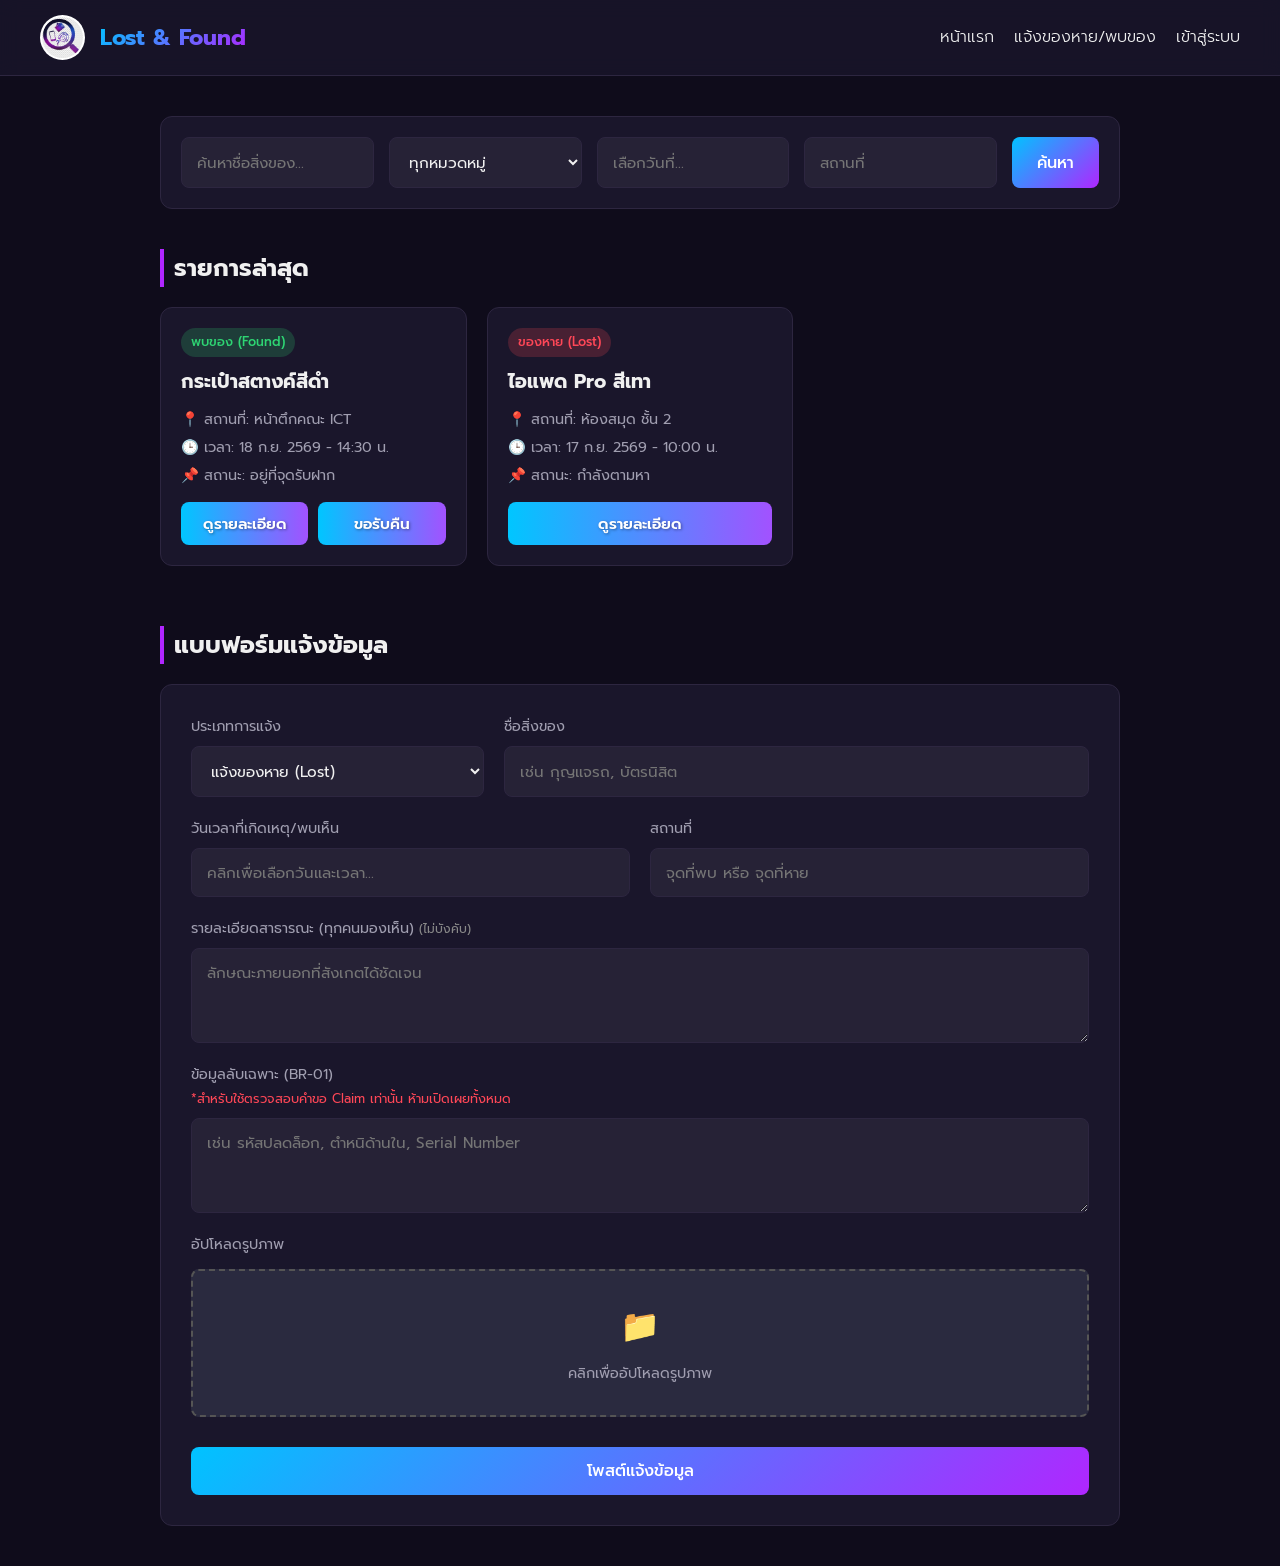
==== index.html @ a6bf1caa "Updeat" ====
<!DOCTYPE html>
<html lang="th">
<head>
    <meta charset="UTF-8">
    <meta name="viewport" content="width=device-width, initial-scale=1.0">
    <title>ระบบบริหารจัดการและแจ้งของหาย-ของที่พบ</title>
    <link href="https://fonts.googleapis.com/css2?family=Prompt:wght@300;400;500;600&display=swap" rel="stylesheet">
    <link rel="stylesheet" href="css/style.css">
    <script src="https://cdn.jsdelivr.net/npm/@supabase/supabase-js@2" defer></script>
    <script src="js/index.js" defer></script>
    
    <!-- เพิ่มไลบรารี Flatpickr สำหรับปฏิทิน -->
    <link rel="stylesheet" href="https://cdn.jsdelivr.net/npm/flatpickr/dist/flatpickr.min.css">
    <link rel="stylesheet" type="text/css" href="https://npmcdn.com/flatpickr/dist/themes/dark.css">
    <script src="https://cdn.jsdelivr.net/npm/flatpickr"></script>
    <script src="https://npmcdn.com/flatpickr/dist/l10n/th.js"></script>

    <style>
        /* CSS สำหรับ Modal แสดงรายละเอียด */
        .modal {
            display: none; 
            position: fixed; 
            z-index: 1000; 
            left: 0; 
            top: 0;
            width: 100%; 
            height: 100%; 
            background-color: rgba(0,0,0,0.7); 
            backdrop-filter: blur(4px);
        }
        .modal-content {
            background-color: #1e1e2f;
            color: #fff;
            margin: 5% auto; 
            padding: 25px;
            border-radius: 12px; 
            width: 90%; 
            max-width: 500px;
            box-shadow: 0 4px 20px rgba(0,0,0,0.5);
            position: relative;
        }
        .close-btn {
            color: #aaa; 
            position: absolute;
            top: 15px;
            right: 20px;
            font-size: 28px; 
            font-weight: bold; 
            cursor: pointer;
            transition: 0.3s;
        }
        .close-btn:hover { color: #fff; }
        .modal-image {
            width: 100%;
            max-height: 250px;
            object-fit: cover;
            border-radius: 8px;
            margin-bottom: 15px;
            display: none;
        }
        .modal-details p { margin: 8px 0; font-size: 0.95rem; color: #ddd; }
        .modal-details strong { color: #fff; }

        /* CSS สำหรับปุ่ม "ดูรายละเอียด" และ "ขอรับคืน" */
        .card-actions {
            display: flex;
            gap: 10px;
            margin-top: 15px;
        }
        .btn-details, .btn-claim {
            flex: 1;
            padding: 10px 12px;
            border-radius: 8px;
            font-family: inherit;
            font-size: 0.95rem;
            font-weight: 600;
            cursor: pointer;
            text-align: center;
            transition: all 0.3s ease;
            border: none;
            color: #ffffff; 
            text-shadow: 1px 1px 3px rgba(0, 0, 0, 0.4); 
        }
        .btn-details, .btn-claim {
            background: linear-gradient(90deg, #00c6ff 0%, #a252ff 100%);
        }
        .btn-details:hover, .btn-claim:hover {
            opacity: 0.85;
            transform: translateY(-2px);
        }

        /* ช่อง Input ปฏิทิน */
        input.flatpickr-input {
            background-color: #2a2a3f !important;
            color: #fff !important;
            cursor: pointer;
        }

        /* CSS สำหรับกล่องอัปโหลดรูปภาพ */
        .custom-file-upload {
            display: flex;
            flex-direction: column;
            align-items: center;
            justify-content: center;
            padding: 30px 20px;
            background-color: #2a2a3f;
            border: 2px dashed #555;
            border-radius: 8px;
            cursor: pointer;
            transition: all 0.3s ease;
            color: #aaa;
            text-align: center;
            margin-top: 5px;
        }
        .custom-file-upload:hover {
            border-color: #00c6ff;
            color: #fff;
            background-color: rgba(0, 198, 255, 0.05);
        }
        .upload-icon {
            font-size: 2rem;
            margin-bottom: 10px;
        }
        .file-name-text {
            font-size: 0.9rem;
        }
        .file-name-active {
            color: #00c3ff;
            font-weight: 500;
        }
    </style>
</head>
<body>
    <nav>
        <div class="logo-container">
            <img src="images/logo.jpg" alt="Logo">
            <h2>Lost & Found</h2>
        </div>
        <div class="nav-links" style="display: flex; align-items: center;">
            <a href="index.html">หน้าแรก</a>
            <a href="#report-section" id="nav-report">แจ้งของหาย/พบของ</a>
            
        <div class="nav-actions">
            <div id="nav-login">
                <a href="login.html" class="btn-primary">เข้าสู่ระบบ</a>
            </div>
            <div id="nav-profile" style="display: none; align-items: center; gap: 15px; margin-left: 30px;">
                <div style="text-align: right; line-height: 1.2;">
                    <span id="profile-name" style="font-weight: bold; font-size: 0.9rem; color: #fff;">ผู้ใช้งาน</span><br>
                    <span id="profile-email" style="font-size: 0.75rem; color: #aaa;">email@up.ac.th</span>
                </div>
                <button id="logout-btn" class="btn-outline" style="padding: 5px 15px; font-size: 0.8rem;">ออกจากระบบ</button>
            </div>
        </div>
        </div>
    </nav>

    <div class="container">
        <div class="search-section">
            <input type="text" placeholder="ค้นหาชื่อสิ่งของ...">
            <select>
                <option value="">ทุกหมวดหมู่</option>
                <option value="electronics">อุปกรณ์อิเล็กทรอนิกส์</option>
                <option value="documents">เอกสาร/บัตร</option>
            </select>
            <input type="text" id="search-date" placeholder="เลือกวันที่..." title="วันที่">
            <input type="text" placeholder="สถานที่">
            <button id="search-btn">ค้นหา</button>
        </div>

        <h2 class="section-title">รายการล่าสุด</h2>
        <div class="feed-grid" id="feed-grid">
            
            <div class="card">
                <span class="badge found">พบของ (Found)</span>
                <h3>กระเป๋าสตางค์สีดำ</h3>
                <p>📍 สถานที่: หน้าตึกคณะ ICT</p>
                <p>🕒 เวลา: 18 ก.ย. 2569 - 14:30 น.</p>
                <p>📌 สถานะ: อยู่ที่จุดรับฝาก</p>
                <div class="card-actions">
                    <button class="btn-details" onclick="openModal('กระเป๋าสตางค์สีดำ', 'พบของ (Found)', 'found', 'หน้าตึกคณะ ICT', '18 ก.ย. 2569 - 14:30 น.', 'อยู่ที่จุดรับฝาก', 'กระเป๋าสตางค์หนังสีดำพับครึ่ง ไม่มีรอยขาด', 'image_fdf824.png', true)">ดูรายละเอียด</button>
                    <button class="btn-claim" onclick="openModal('กระเป๋าสตางค์สีดำ', 'พบของ (Found)', 'found', 'หน้าตึกคณะ ICT', '18 ก.ย. 2569 - 14:30 น.', 'อยู่ที่จุดรับฝาก', 'กระเป๋าสตางค์หนังสีดำพับครึ่ง ไม่มีรอยขาด', 'image_fdf824.png', true)">ขอรับคืน</button>
                </div>
            </div>

            <div class="card">
                <span class="badge lost">ของหาย (Lost)</span>
                <h3>ไอแพด Pro สีเทา</h3>
                <p>📍 สถานที่: ห้องสมุด ชั้น 2</p>
                <p>🕒 เวลา: 17 ก.ย. 2569 - 10:00 น.</p>
                <p>📌 สถานะ: กำลังตามหา</p>
                <div class="card-actions">
                    <button class="btn-details" onclick="openModal('ไอแพด Pro สีเทา', 'ของหาย (Lost)', 'lost', 'ห้องสมุด ชั้น 2', '17 ก.ย. 2569 - 10:00 น.', 'กำลังตามหา', 'ไอแพดใส่เคสสีดำ มีรอยขีดข่วนที่มุมซ้ายบน', '', false)">ดูรายละเอียด</button>
                </div>
            </div>
        </div>

        <h2 class="section-title" id="report-section">แบบฟอร์มแจ้งข้อมูล</h2>
        <div class="form-section">
            <form id="report-form">
                <div class="form-row">
                    <div class="form-group flex-1">
                        <label>ประเภทการแจ้ง</label>
                        <select id="input-type" required>
                            <option value="lost">แจ้งของหาย (Lost)</option>
                            <option value="found">แจ้งของที่พบ (Found)</option>
                        </select>
                    </div>
                    <div class="form-group flex-2">
                        <label>ชื่อสิ่งของ</label>
                        <input type="text" id="input-name" placeholder="เช่น กุญแจรถ, บัตรนิสิต" required>
                    </div>
                </div>

                <div class="form-row">
                    <div class="form-group flex-1">
                        <label>วันเวลาที่เกิดเหตุ/พบเห็น</label>
                        <input type="text" id="input-time" placeholder="คลิกเพื่อเลือกวันและเวลา..." required>
                    </div>
                    <div class="form-group flex-1">
                        <label>สถานที่</label>
                        <input type="text" id="input-location" placeholder="จุดที่พบ หรือ จุดที่หาย" required>
                    </div>
                </div>

                <div class="form-group">
                    <!-- เพิ่มคำว่า (ไม่บังคับ) ตรงนี้ -->
                    <label>รายละเอียดสาธารณะ (ทุกคนมองเห็น) <span style="color: #888; font-size: 0.85em; font-weight: normal;">(ไม่บังคับ)</span></label>
                    <textarea id="input-desc" rows="3" placeholder="ลักษณะภายนอกที่สังเกตได้ชัดเจน"></textarea>
                </div>

                <div class="form-group">
                    <label>ข้อมูลลับเฉพาะ (BR-01)</label>
                    <div class="secret-warning">*สำหรับใช้ตรวจสอบคำขอ Claim เท่านั้น ห้ามเปิดเผยทั้งหมด</div>
                    <textarea rows="3" placeholder="เช่น รหัสปลดล็อก, ตำหนิด้านใน, Serial Number" required></textarea>
                </div>

                <div class="form-group">
                    <label>อัปโหลดรูปภาพ</label>
                    <input type="file" id="input-image" accept="image/*" style="display: none;">
                    
                    <label for="input-image" class="custom-file-upload">
                        <span class="upload-icon">📁</span>
                        <span id="file-name-display" class="file-name-text">คลิกเพื่ออัปโหลดรูปภาพ</span>
                    </label>
                </div>

                <button type="submit" class="full-width-btn-large">โพสต์แจ้งข้อมูล</button>
            </form>
        </div>
    </div>

    <!-- HTML สำหรับ Modal Popup -->
    <div id="itemModal" class="modal">
        <div class="modal-content">
            <span class="close-btn" onclick="closeModal()">&times;</span>
            <img id="modalImage" src="" alt="Item Image" class="modal-image">
            <h3 id="modalTitle" style="margin-top: 0;">ชื่อสิ่งของ</h3>
            <span id="modalBadge" class="badge">สถานะ</span>
            
            <div class="modal-details" style="margin-top: 15px;">
                <p><strong>📍 สถานที่:</strong> <span id="modalLocation"></span></p>
                <p><strong>🕒 เวลา:</strong> <span id="modalTime"></span></p>
                <p><strong>📌 สถานะ:</strong> <span id="modalStatus"></span></p>
                <p><strong>📝 รายละเอียด:</strong> <span id="modalDesc"></span></p>
            </div>
            
            <div id="modalClaimSection" style="display:none; margin-top:20px;">
                <hr style="border-color: #333; margin-bottom: 15px;">
                <p class="claim-hint" style="color: #ff9800; font-size: 0.9rem; margin-bottom: 10px;">ยื่นหลักฐานความเป็นเจ้าของ</p>
                <textarea id="claimInput" placeholder="ระบุตำหนิลับเฉพาะ หรือข้อมูลบัตรด้านใน..." rows="3" class="full-width-input" style="width: 100%; box-sizing: border-box; background: #2a2a3f; color: #fff; border: 1px solid #444; padding: 10px; border-radius: 5px;"></textarea>
                <button class="full-width-btn" onclick="submitClaim()" style="width: 100%; margin-top: 10px; padding: 10px; background: #00c3ff; border: none; border-radius: 5px; color: #000; font-weight: bold; cursor: pointer;">ยืนยันสิทธิ์</button>
            </div>
        </div>
    </div>

    <script>
        flatpickr("#input-time", {
            enableTime: true,
            dateFormat: "Y-m-d H:i",
            locale: "th", 
            time_24hr: true, 
            defaultDate: new Date()
        });

        flatpickr("#search-date", {
            dateFormat: "Y-m-d",
            locale: "th"
        });

        document.getElementById('input-image').addEventListener('change', function(e) {
            const fileNameDisplay = document.getElementById('file-name-display');
            if (this.files && this.files.length > 0) {
                fileNameDisplay.textContent = 'เลือกไฟล์: ' + this.files[0].name;
                fileNameDisplay.classList.add('file-name-active');
            } else {
                fileNameDisplay.textContent = 'คลิกเพื่ออัปโหลดรูปภาพ';
                fileNameDisplay.classList.remove('file-name-active');
            }
        });

        function openModal(title, type, typeClass, location, time, status, desc, imgSrc, isFound) {
            document.getElementById('modalTitle').innerText = title;
            const badge = document.getElementById('modalBadge');
            badge.innerText = type;
            badge.className = 'badge ' + typeClass;
            
            document.getElementById('modalLocation').innerText = location;
            document.getElementById('modalTime').innerText = time;
            document.getElementById('modalStatus').innerText = status;
            // จัดการกรณีที่ผู้ใช้ไม่ได้กรอกรายละเอียด
            document.getElementById('modalDesc').innerText = desc.trim() !== '' ? desc : 'ไม่มีรายละเอียดเพิ่มเติม';
            
            const imgElement = document.getElementById('modalImage');
            if(imgSrc && imgSrc.trim() !== '') {
                imgElement.src = imgSrc;
                imgElement.style.display = 'block';
            } else {
                imgElement.style.display = 'none';
            }

            document.getElementById('modalClaimSection').style.display = isFound ? 'block' : 'none';
            document.getElementById('itemModal').style.display = 'block';
        }

        function closeModal() {
            document.getElementById('itemModal').style.display = 'none';
            document.getElementById('claimInput').value = '';
        }

        window.onclick = function(event) {
            const modal = document.getElementById('itemModal');
            if (event.target == modal) {
                closeModal();
            }
        }

        function submitClaim() {
            const claimText = document.getElementById('claimInput').value;
            if(claimText.trim() === '') {
                alert('กรุณาระบุข้อมูลหรือตำหนิลับเฉพาะเพื่อยืนยันตัวตน');
                return;
            }
            alert('ส่งคำขอรับคืนเรียบร้อยแล้ว ระบบจะทำการตรวจสอบข้อมูลลับเฉพาะต่อไป');
            closeModal();
        }

        document.getElementById('report-form').addEventListener('submit', function(e) {
            e.preventDefault();

            const typeValue = document.getElementById('input-type').value;
            const name = document.getElementById('input-name').value;
            const timeRaw = document.getElementById('input-time').value;
            const location = document.getElementById('input-location').value;
            const desc = document.getElementById('input-desc').value.replace(/'/g, "\\'");
            
            const imageInput = document.getElementById('input-image');
            let imageUrl = '';
            if (imageInput.files && imageInput.files[0]) {
                imageUrl = URL.createObjectURL(imageInput.files[0]);
            }

            const isFound = (typeValue === 'found');
            const typeLabel = isFound ? 'พบของ (Found)' : 'ของหาย (Lost)';
            const statusLabel = isFound ? 'อยู่ที่จุดรับฝาก' : 'กำลังตามหา';
            
            const dateObj = new Date(timeRaw.replace(/-/g, '/')); 
            const timeFormatted = `${dateObj.getDate()} ก.ย. ${dateObj.getFullYear() + 543} - ${String(dateObj.getHours()).padStart(2, '0')}:${String(dateObj.getMinutes()).padStart(2, '0')} น.`;

            let actionButtonsHTML = '';
            if (isFound) {
                actionButtonsHTML = `
                    <div class="card-actions">
                        <button class="btn-details" onclick="openModal('${name}', '${typeLabel}', '${typeValue}', '${location}', '${timeFormatted}', '${statusLabel}', '${desc}', '${imageUrl}', true)">ดูรายละเอียด</button>
                        <button class="btn-claim" onclick="openModal('${name}', '${typeLabel}', '${typeValue}', '${location}', '${timeFormatted}', '${statusLabel}', '${desc}', '${imageUrl}', true)">ขอรับคืน</button>
                    </div>
                `;
            } else {
                actionButtonsHTML = `
                    <div class="card-actions">
                        <button class="btn-details" onclick="openModal('${name}', '${typeLabel}', '${typeValue}', '${location}', '${timeFormatted}', '${statusLabel}', '${desc}', '${imageUrl}', false)">ดูรายละเอียด</button>
                    </div>
                `;
            }

            const newCard = document.createElement('div');
            newCard.className = 'card';
            
            newCard.innerHTML = `
                <span class="badge ${typeValue}">${typeLabel}</span>
                <h3>${name}</h3>
                <p>📍 สถานที่: ${location}</p>
                <p>🕒 เวลา: ${timeFormatted}</p>
                <p>📌 สถานะ: ${statusLabel}</p>
                ${actionButtonsHTML}
            `;

            const feedGrid = document.getElementById('feed-grid');
            feedGrid.insertBefore(newCard, feedGrid.firstChild);

            this.reset();
            document.querySelector("#input-time")._flatpickr.setDate(new Date());
            
            const fileNameDisplay = document.getElementById('file-name-display');
            fileNameDisplay.textContent = 'คลิกเพื่ออัปโหลดรูปภาพ';
            fileNameDisplay.classList.remove('file-name-active');
            
            alert('โพสต์แจ้งข้อมูลสำเร็จ!');
            document.querySelector('.search-section').scrollIntoView({ behavior: 'smooth' });
        });
    </script>
</body>
</html>
---- css/style.css ----
:root {
    --bg-color: #0f0c1b;
    --card-bg: #1a162b;
    --text-main: #f0f0f0;
    --text-muted: #a09eb0;
    --primary-gradient: linear-gradient(135deg, #00c3ff 0%, #b026ff 100%);
    --border-color: #2d2640;
    --status-lost: #ff4757;
    --status-found: #2ed573;
}

* {
    box-sizing: border-box;
    font-family: 'Prompt', sans-serif;
}

body {
    margin: 0;
    padding: 0;
    background-color: var(--bg-color);
    color: var(--text-main);
    line-height: 1.6;
}

/* Navbar */
nav {
    display: flex;
    justify-content: space-between;
    align-items: center;
    padding: 15px 40px;
    background: rgba(26, 22, 43, 0.8);
    backdrop-filter: blur(10px);
    border-bottom: 1px solid var(--border-color);
    position: sticky;
    top: 0;
    z-index: 100;
}

.logo-container {
    display: flex;
    align-items: center;
    gap: 15px;
}

.logo-container img {
    width: 45px;
    height: 45px;
    border-radius: 50%;
    background: #fff;
    padding: 2px;
}

.logo-container h2 {
    margin: 0;
    font-size: 1.4rem;
    background: var(--primary-gradient);
    -webkit-background-clip: text;
    -webkit-text-fill-color: transparent;
}

.nav-links a {
    color: var(--text-main);
    text-decoration: none;
    margin-left: 20px;
    font-weight: 300;
    transition: color 0.3s;
}

.nav-links a:hover {
    color: #00c3ff;
}

.container {
    max-width: 1000px;
    margin: 0 auto;
    padding: 40px 20px;
}

/* ระบบค้นหาและตัวกรอง */
.search-section {
    background: var(--card-bg);
    padding: 20px;
    border-radius: 12px;
    border: 1px solid var(--border-color);
    margin-bottom: 40px;
    display: flex;
    gap: 15px;
    flex-wrap: wrap;
}

input, select, textarea {
    background: rgba(255, 255, 255, 0.05);
    border: 1px solid var(--border-color);
    color: var(--text-main);
    padding: 12px 15px;
    border-radius: 8px;
    outline: none;
    flex: 1;
    min-width: 150px;
    font-size: 0.95rem;
}

input:focus, select:focus, textarea:focus {
    border-color: #b026ff;
}

button {
    background: var(--primary-gradient);
    color: white;
    border: none;
    padding: 12px 25px;
    border-radius: 8px;
    cursor: pointer;
    font-weight: 500;
    font-size: 1rem;
    transition: opacity 0.3s, transform 0.2s;
}

button:hover {
    opacity: 0.9;
    transform: translateY(-2px);
}

/* หน้าฟีดแสดงรายการ */
.section-title {
    font-size: 1.5rem;
    margin-bottom: 20px;
    border-left: 4px solid #b026ff;
    padding-left: 10px;
}

.feed-grid {
    display: grid;
    grid-template-columns: repeat(auto-fill, minmax(300px, 1fr));
    gap: 20px;
    margin-bottom: 60px;
}

.card {
    background: var(--card-bg);
    border: 1px solid var(--border-color);
    border-radius: 12px;
    padding: 20px;
    transition: transform 0.3s;
}

.card:hover {
    transform: translateY(-5px);
    border-color: #00c3ff;
    box-shadow: 0 10px 20px rgba(0, 195, 255, 0.1);
}

.badge {
    display: inline-block;
    padding: 4px 10px;
    border-radius: 20px;
    font-size: 0.8rem;
    font-weight: 500;
    margin-bottom: 10px;
}

.badge.found { background: rgba(46, 213, 115, 0.2); color: var(--status-found); }
.badge.lost { background: rgba(255, 71, 87, 0.2); color: var(--status-lost); }

.card h3 { margin: 0 0 10px 0; font-size: 1.2rem; }
.card p { margin: 5px 0; color: var(--text-muted); font-size: 0.9rem; }

.action-link {
    display: inline-block;
    margin-top: 15px;
    color: #00c3ff;
    text-decoration: none;
    font-size: 0.9rem;
}

/* ฟอร์มแจ้งข้อมูล */
.form-section {
    background: var(--card-bg);
    border: 1px solid var(--border-color);
    border-radius: 12px;
    padding: 30px;
}

.form-row {
    display: flex;
    gap: 20px;
    flex-wrap: wrap;
}

.form-group {
    margin-bottom: 20px;
    display: flex;
    flex-direction: column;
    gap: 8px;
}

.flex-1 { flex: 1; }
.flex-2 { flex: 2; }

.form-group label { font-size: 0.9rem; color: var(--text-muted); }

.secret-warning {
    color: #ff4757;
    font-size: 0.8rem;
    margin-top: -5px;
}

.file-input {
    background: transparent;
    border: none;
    padding: 0;
}

.full-width-btn-large {
    width: 100%;
    margin-top: 10px;
}

/* ส่วนขอรับสิทธิ์ (Claim) */
#claim-area {
    display: none;
    margin-top: 20px;
    padding-top: 20px;
    border-top: 1px dashed var(--border-color);
}

.claim-hint {
    font-size: 0.85rem;
    color: #b026ff;
    margin: 0 0 10px 0;
}

.full-width-input {
    width: 100%;
}

.full-width-btn {
    width: 100%;
    margin-top: 10px;
    padding: 8px;
}

/* =========================================
   ส่วนเสริมสำหรับหน้า Login / Register
   ========================================= */
.auth-page {
    display: flex;
    align-items: center;
    justify-content: center;
    min-height: 100vh;
    /* ไล่สีพื้นหลังให้ดูมีมิติมากขึ้นสำหรับหน้า Login */
    background-image: radial-gradient(circle at top left, #1a162b, #0f0c1b);
}

.auth-wrapper {
    width: 100%;
    max-width: 450px;
    padding: 20px;
}

.auth-card {
    padding: 40px 30px;
    box-shadow: 0 15px 35px rgba(0, 0, 0, 0.4);
}

.auth-header {
    text-align: center;
    margin-bottom: 30px;
}

.auth-logo {
    width: 60px;
    height: 60px;
    border-radius: 50%;
    background: #fff;
    padding: 2px;
    margin-bottom: 10px;
}

.auth-header h2 {
    margin: 0 0 5px 0;
    font-size: 1.8rem;
    background: var(--primary-gradient);
    -webkit-background-clip: text;
    -webkit-text-fill-color: transparent;
}

.auth-header p {
    color: var(--text-muted);
    margin: 0;
    font-size: 0.9rem;
}

.auth-footer {
    text-align: center;
    margin-top: 20px;
    padding-top: 20px;
    border-top: 1px dashed var(--border-color);
}

.auth-footer p {
    margin: 0;
    font-size: 0.9rem;
    color: var(--text-muted);
}
/* =========================================
   Custom Alert Popup (แทนที่ alert เดิม)
   ========================================= */
.custom-alert-overlay {
    position: fixed;
    top: 0;
    left: 0;
    width: 100%;
    height: 100%;
    background: rgba(15, 12, 27, 0.85); /* สีพื้นหลังโปร่งแสง */
    backdrop-filter: blur(5px);
    display: flex;
    align-items: center;
    justify-content: center;
    z-index: 9999;
    animation: fadeIn 0.2s ease;
}

.custom-alert-box {
    background: var(--card-bg);
    border: 1px solid var(--border-color);
    border-radius: 15px;
    padding: 30px;
    text-align: center;
    max-width: 350px;
    width: 90%;
    box-shadow: 0 10px 30px rgba(0, 195, 255, 0.15); /* เงาสีฟ้าเรืองแสง */
    animation: slideUp 0.3s ease;
}

.custom-alert-icon {
    font-size: 3rem;
    margin-bottom: 10px;
}

.custom-alert-title {
    margin: 0 0 10px 0;
    font-size: 1.2rem;
    background: var(--primary-gradient);
    -webkit-background-clip: text;
    -webkit-text-fill-color: transparent;
}

.custom-alert-msg {
    color: var(--text-muted);
    font-size: 0.95rem;
    margin-bottom: 25px;
    line-height: 1.5;
}

.custom-alert-btn {
    background: var(--primary-gradient);
    color: white;
    border: none;
    padding: 10px 30px;
    border-radius: 8px;
    cursor: pointer;
    font-weight: 500;
    font-size: 1rem;
    width: 100%;
    transition: transform 0.2s, opacity 0.3s;
}

.custom-alert-btn:hover {
    opacity: 0.9;
    transform: translateY(-2px);
}

@keyframes fadeIn {
    from { opacity: 0; }
    to { opacity: 1; }
}

@keyframes slideUp {
    from { transform: translateY(20px); opacity: 0; }
    to { transform: translateY(0); opacity: 1; }
}
/* =========================================
   ส่วนเสริมสำหรับ Profile Menu
   ========================================= */
.profile-menu {
    position: relative;
    display: inline-block;
    cursor: pointer;
    margin-left: 20px;
}

.profile-icon {
    font-size: 1.2rem;
    background: rgba(255, 255, 255, 0.1);
    border-radius: 50%;
    width: 40px;
    height: 40px;
    display: flex;
    align-items: center;
    justify-content: center;
    border: 1px solid var(--border-color);
    transition: border-color 0.3s;
}

.profile-icon:hover {
    border-color: #00c3ff;
}

.profile-dropdown {
    display: none;
    position: absolute;
    right: 0;
    top: 130%;
    background: var(--card-bg);
    border: 1px solid var(--border-color);
    border-radius: 12px;
    padding: 15px;
    width: 220px;
    box-shadow: 0 10px 25px rgba(0, 0, 0, 0.5);
    z-index: 1000;
}

/* แสดง Dropdown เมื่อเอาเมาส์ชี้ */
.profile-menu:hover .profile-dropdown {
    display: block;
    animation: fadeIn 0.2s ease;
}

.profile-dropdown p {
    margin: 0 0 5px 0;
    word-break: break-all;
}

.profile-dropdown hr {
    border: none;
    border-top: 1px solid var(--border-color);
    margin: 10px 0;
}

.logout-btn {
    background: rgba(255, 71, 87, 0.1);
    color: var(--status-lost);
    border: 1px solid rgba(255, 71, 87, 0.3);
    width: 100%;
    padding: 8px;
    background-image: none;
}

.logout-btn:hover {
    background: var(--status-lost);
    color: white;
}
/* =========================================
   Custom Alert Popup
   ========================================= */
.custom-alert-overlay {
    position: fixed;
    top: 0;
    left: 0;
    width: 100%;
    height: 100%;
    background: rgba(15, 12, 27, 0.85);
    backdrop-filter: blur(5px);
    display: flex;
    align-items: center;
    justify-content: center;
    z-index: 9999;
}

.custom-alert-box {
    background: var(--card-bg);
    border: 1px solid var(--border-color);
    border-radius: 15px;
    padding: 30px;
    text-align: center;
    max-width: 350px;
    width: 90%;
    box-shadow: 0 10px 30px rgba(0, 195, 255, 0.15);
}

.custom-alert-icon {
    font-size: 3rem;
    margin-bottom: 10px;
}

.custom-alert-title {
    margin: 0 0 10px 0;
    font-size: 1.2rem;
    background: var(--primary-gradient);
    -webkit-background-clip: text;
    -webkit-text-fill-color: transparent;
}

.custom-alert-msg {
    color: var(--text-muted);
    font-size: 0.95rem;
    margin-bottom: 25px;
}

.custom-alert-btn {
    background: var(--primary-gradient);
    color: white;
    border: none;
    padding: 10px 30px;
    border-radius: 8px;
    cursor: pointer;
    width: 100%;
}
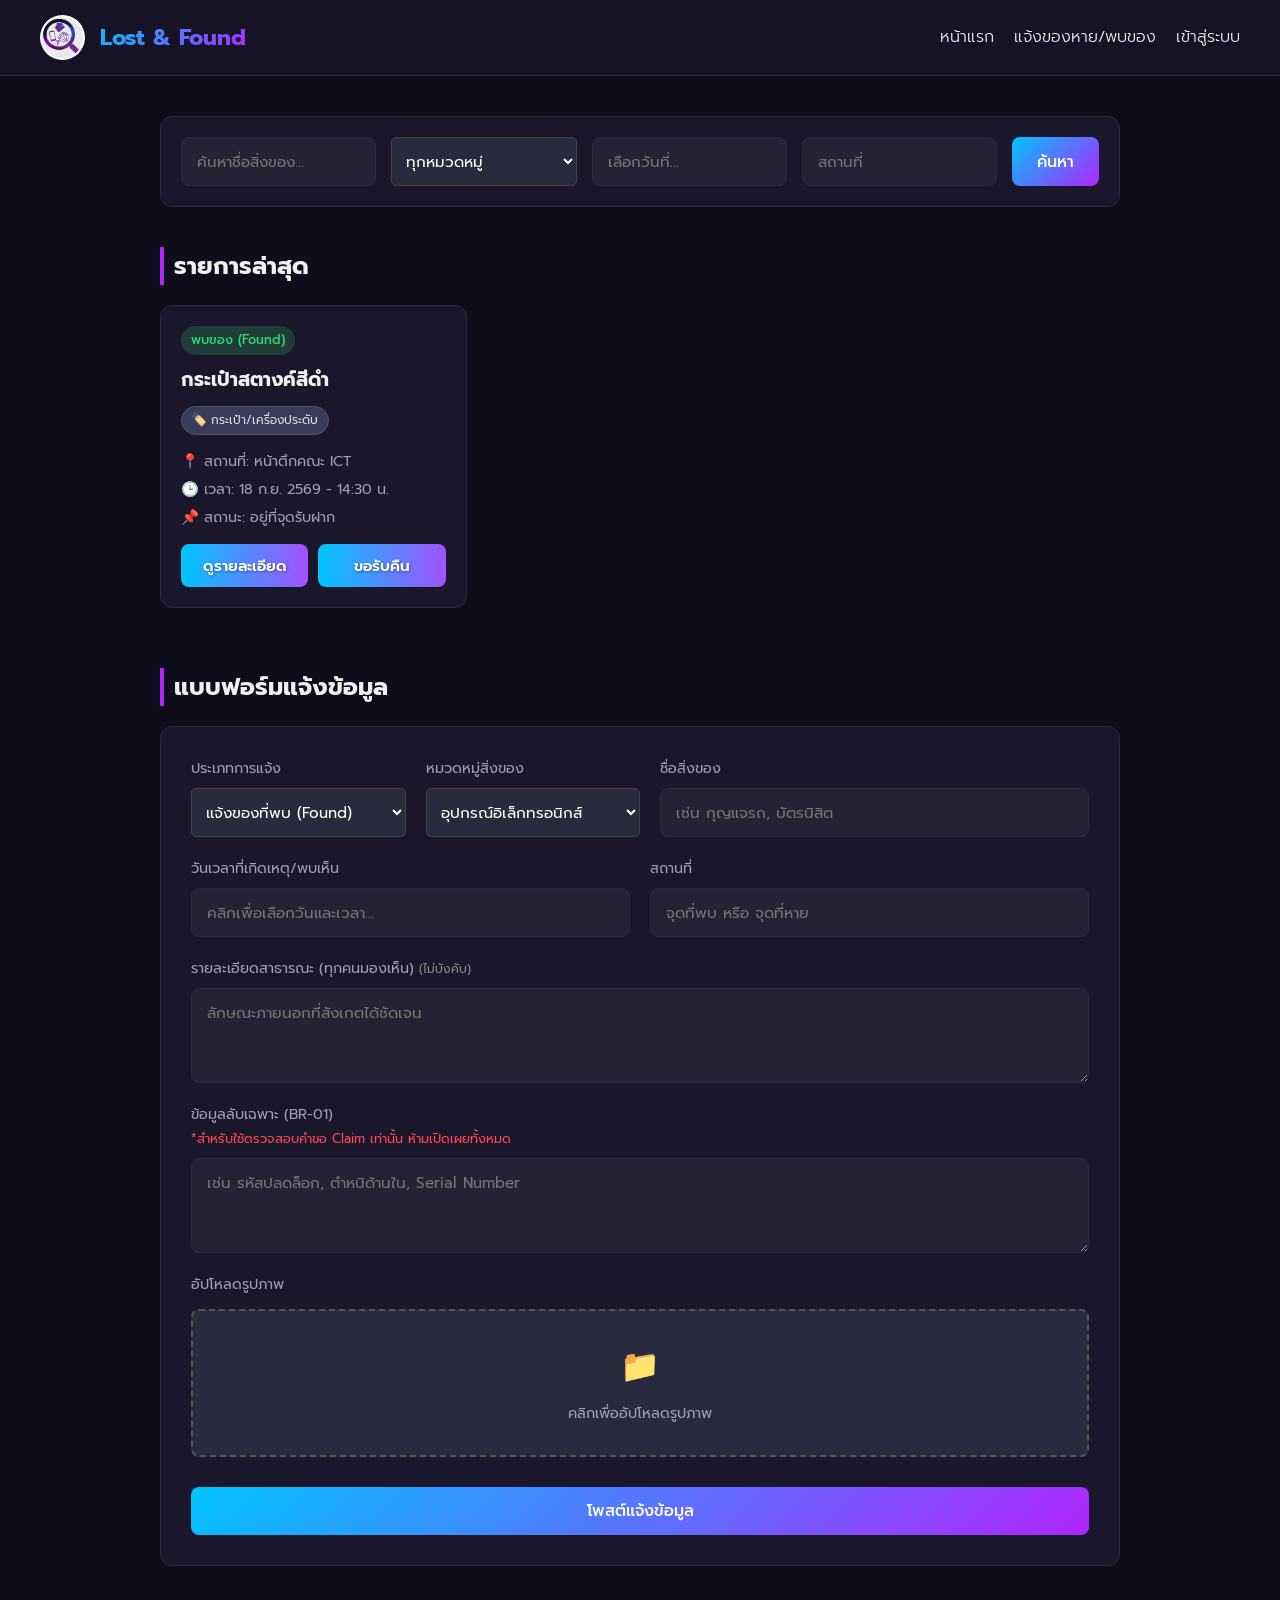
==== commit 1c495247: "Update" ====
--- a/index.html
+++ b/index.html
@@ -9,124 +9,58 @@
     <script src="https://cdn.jsdelivr.net/npm/@supabase/supabase-js@2" defer></script>
     <script src="js/index.js" defer></script>
     
-    <!-- เพิ่มไลบรารี Flatpickr สำหรับปฏิทิน -->
     <link rel="stylesheet" href="https://cdn.jsdelivr.net/npm/flatpickr/dist/flatpickr.min.css">
     <link rel="stylesheet" type="text/css" href="https://npmcdn.com/flatpickr/dist/themes/dark.css">
     <script src="https://cdn.jsdelivr.net/npm/flatpickr"></script>
     <script src="https://npmcdn.com/flatpickr/dist/l10n/th.js"></script>
 
     <style>
-        /* CSS สำหรับ Modal แสดงรายละเอียด */
-        .modal {
-            display: none; 
-            position: fixed; 
-            z-index: 1000; 
-            left: 0; 
-            top: 0;
-            width: 100%; 
-            height: 100%; 
-            background-color: rgba(0,0,0,0.7); 
-            backdrop-filter: blur(4px);
-        }
-        .modal-content {
-            background-color: #1e1e2f;
-            color: #fff;
-            margin: 5% auto; 
-            padding: 25px;
-            border-radius: 12px; 
-            width: 90%; 
-            max-width: 500px;
-            box-shadow: 0 4px 20px rgba(0,0,0,0.5);
-            position: relative;
-        }
-        .close-btn {
-            color: #aaa; 
-            position: absolute;
-            top: 15px;
-            right: 20px;
-            font-size: 28px; 
-            font-weight: bold; 
-            cursor: pointer;
-            transition: 0.3s;
-        }
+        /* CSS สำหรับ Modal แสดงรายละเอียด และ Modal ขอบคุณ */
+        .modal { display: none; position: fixed; z-index: 1000; left: 0; top: 0; width: 100%; height: 100%; background-color: rgba(0,0,0,0.7); backdrop-filter: blur(4px); }
+        .modal-content { background-color: #1e1e2f; color: #fff; margin: 5% auto; padding: 25px; border-radius: 12px; width: 90%; max-width: 500px; box-shadow: 0 4px 20px rgba(0,0,0,0.5); position: relative; }
+        .close-btn { color: #aaa; position: absolute; top: 15px; right: 20px; font-size: 28px; font-weight: bold; cursor: pointer; transition: 0.3s; }
         .close-btn:hover { color: #fff; }
-        .modal-image {
-            width: 100%;
-            max-height: 250px;
-            object-fit: cover;
-            border-radius: 8px;
-            margin-bottom: 15px;
-            display: none;
-        }
+        .modal-image { width: 100%; max-height: 250px; object-fit: cover; border-radius: 8px; margin-bottom: 15px; display: none; }
         .modal-details p { margin: 8px 0; font-size: 0.95rem; color: #ddd; }
         .modal-details strong { color: #fff; }
 
-        /* CSS สำหรับปุ่ม "ดูรายละเอียด" และ "ขอรับคืน" */
-        .card-actions {
-            display: flex;
-            gap: 10px;
-            margin-top: 15px;
-        }
-        .btn-details, .btn-claim {
-            flex: 1;
-            padding: 10px 12px;
-            border-radius: 8px;
-            font-family: inherit;
-            font-size: 0.95rem;
-            font-weight: 600;
+        /* CSS สำหรับปุ่ม */
+        .card-actions { display: flex; gap: 10px; margin-top: 15px; }
+        .btn-details, .btn-claim { flex: 1; padding: 10px 12px; border-radius: 8px; font-family: inherit; font-size: 0.95rem; font-weight: 600; cursor: pointer; text-align: center; transition: all 0.3s ease; border: none; color: #ffffff; text-shadow: 1px 1px 3px rgba(0, 0, 0, 0.4); }
+        .btn-details, .btn-claim { background: linear-gradient(90deg, #00c6ff 0%, #a252ff 100%); }
+        .btn-details:hover, .btn-claim:hover { opacity: 0.85; transform: translateY(-2px); }
+
+        input.flatpickr-input { background-color: #2a2a3f !important; color: #fff !important; cursor: pointer; }
+
+        /* จัดสี Dropdown */
+        select { background-color: #2a2a3f; color: #ffffff; border: 1px solid #444; padding: 10px; border-radius: 5px; font-family: inherit; }
+        select:focus { outline: none; border-color: #00c3ff; }
+        select option { background-color: #1e1e2f; color: #ffffff; padding: 10px; }
+
+        /* กล่องอัปโหลดรูปภาพ */
+        .custom-file-upload { display: flex; flex-direction: column; align-items: center; justify-content: center; padding: 30px 20px; background-color: #2a2a3f; border: 2px dashed #555; border-radius: 8px; cursor: pointer; transition: all 0.3s ease; color: #aaa; text-align: center; margin-top: 5px; }
+        .custom-file-upload:hover { border-color: #00c6ff; color: #fff; background-color: rgba(0, 198, 255, 0.05); }
+        .upload-icon { font-size: 2rem; margin-bottom: 10px; }
+        .file-name-text { font-size: 0.9rem; }
+        .file-name-active { color: #00c3ff; font-weight: 500; }
+
+        /* CSS สำหรับแท็กหมวดหมู่ */
+        .category-tag {
+            display: inline-block;
+            background-color: #3a3a5a;
+            color: #ddd;
+            padding: 4px 10px;
+            border-radius: 20px;
+            font-size: 0.75rem;
+            margin-bottom: 10px;
             cursor: pointer;
-            text-align: center;
-            transition: all 0.3s ease;
-            border: none;
-            color: #ffffff; 
-            text-shadow: 1px 1px 3px rgba(0, 0, 0, 0.4); 
-        }
-        .btn-details, .btn-claim {
-            background: linear-gradient(90deg, #00c6ff 0%, #a252ff 100%);
-        }
-        .btn-details:hover, .btn-claim:hover {
-            opacity: 0.85;
-            transform: translateY(-2px);
-        }
-
-        /* ช่อง Input ปฏิทิน */
-        input.flatpickr-input {
-            background-color: #2a2a3f !important;
-            color: #fff !important;
-            cursor: pointer;
-        }
-
-        /* CSS สำหรับกล่องอัปโหลดรูปภาพ */
-        .custom-file-upload {
-            display: flex;
-            flex-direction: column;
-            align-items: center;
-            justify-content: center;
-            padding: 30px 20px;
-            background-color: #2a2a3f;
-            border: 2px dashed #555;
-            border-radius: 8px;
-            cursor: pointer;
-            transition: all 0.3s ease;
-            color: #aaa;
-            text-align: center;
-            margin-top: 5px;
-        }
-        .custom-file-upload:hover {
-            border-color: #00c6ff;
-            color: #fff;
-            background-color: rgba(0, 198, 255, 0.05);
-        }
-        .upload-icon {
-            font-size: 2rem;
-            margin-bottom: 10px;
-        }
-        .file-name-text {
-            font-size: 0.9rem;
-        }
-        .file-name-active {
-            color: #00c3ff;
-            font-weight: 500;
+            transition: all 0.2s ease;
+            border: 1px solid #555;
+        }
+        .category-tag:hover {
+            background-color: #00c3ff;
+            color: #000;
+            border-color: #00c3ff;
         }
     </style>
 </head>
@@ -158,41 +92,35 @@
     <div class="container">
         <div class="search-section">
             <input type="text" placeholder="ค้นหาชื่อสิ่งของ...">
-            <select>
-                <option value="">ทุกหมวดหมู่</option>
+            <select id="search-category" onchange="filterCategory(this.value)">
+                <option value="all">ทุกหมวดหมู่</option>
                 <option value="electronics">อุปกรณ์อิเล็กทรอนิกส์</option>
                 <option value="documents">เอกสาร/บัตร</option>
+                <option value="accessories">กระเป๋า/เครื่องประดับ</option>
+                <option value="others">อื่นๆ</option>
             </select>
             <input type="text" id="search-date" placeholder="เลือกวันที่..." title="วันที่">
             <input type="text" placeholder="สถานที่">
-            <button id="search-btn">ค้นหา</button>
+            <button type="button" id="search-btn" onclick="filterCategory(document.getElementById('search-category').value)">ค้นหา</button>
         </div>
 
         <h2 class="section-title">รายการล่าสุด</h2>
         <div class="feed-grid" id="feed-grid">
             
-            <div class="card">
+            <div class="card" data-category="accessories" data-date="2026-09-18T14:30:00">
                 <span class="badge found">พบของ (Found)</span>
                 <h3>กระเป๋าสตางค์สีดำ</h3>
+                <span class="category-tag" onclick="filterCategory('accessories')">🏷️ กระเป๋า/เครื่องประดับ</span>
+                
                 <p>📍 สถานที่: หน้าตึกคณะ ICT</p>
                 <p>🕒 เวลา: 18 ก.ย. 2569 - 14:30 น.</p>
                 <p>📌 สถานะ: อยู่ที่จุดรับฝาก</p>
                 <div class="card-actions">
-                    <button class="btn-details" onclick="openModal('กระเป๋าสตางค์สีดำ', 'พบของ (Found)', 'found', 'หน้าตึกคณะ ICT', '18 ก.ย. 2569 - 14:30 น.', 'อยู่ที่จุดรับฝาก', 'กระเป๋าสตางค์หนังสีดำพับครึ่ง ไม่มีรอยขาด', 'image_fdf824.png', true)">ดูรายละเอียด</button>
-                    <button class="btn-claim" onclick="openModal('กระเป๋าสตางค์สีดำ', 'พบของ (Found)', 'found', 'หน้าตึกคณะ ICT', '18 ก.ย. 2569 - 14:30 น.', 'อยู่ที่จุดรับฝาก', 'กระเป๋าสตางค์หนังสีดำพับครึ่ง ไม่มีรอยขาด', 'image_fdf824.png', true)">ขอรับคืน</button>
+                    <button class="btn-details" onclick="openModal('กระเป๋าสตางค์สีดำ', 'พบของ (Found)', 'found', 'หน้าตึกคณะ ICT', '18 ก.ย. 2569 - 14:30 น.', 'อยู่ที่จุดรับฝาก', 'กระเป๋าสตางค์หนังสีดำพับครึ่ง ไม่มีรอยขาด', 'image_fdf824.png', true, '2026-09-18T14:30:00')">ดูรายละเอียด</button>
+                    <button class="btn-claim" onclick="openModal('กระเป๋าสตางค์สีดำ', 'พบของ (Found)', 'found', 'หน้าตึกคณะ ICT', '18 ก.ย. 2569 - 14:30 น.', 'อยู่ที่จุดรับฝาก', 'กระเป๋าสตางค์หนังสีดำพับครึ่ง ไม่มีรอยขาด', 'image_fdf824.png', true, '2026-09-18T14:30:00')">ขอรับคืน</button>
                 </div>
             </div>
 
-            <div class="card">
-                <span class="badge lost">ของหาย (Lost)</span>
-                <h3>ไอแพด Pro สีเทา</h3>
-                <p>📍 สถานที่: ห้องสมุด ชั้น 2</p>
-                <p>🕒 เวลา: 17 ก.ย. 2569 - 10:00 น.</p>
-                <p>📌 สถานะ: กำลังตามหา</p>
-                <div class="card-actions">
-                    <button class="btn-details" onclick="openModal('ไอแพด Pro สีเทา', 'ของหาย (Lost)', 'lost', 'ห้องสมุด ชั้น 2', '17 ก.ย. 2569 - 10:00 น.', 'กำลังตามหา', 'ไอแพดใส่เคสสีดำ มีรอยขีดข่วนที่มุมซ้ายบน', '', false)">ดูรายละเอียด</button>
-                </div>
-            </div>
         </div>
 
         <h2 class="section-title" id="report-section">แบบฟอร์มแจ้งข้อมูล</h2>
@@ -202,8 +130,16 @@
                     <div class="form-group flex-1">
                         <label>ประเภทการแจ้ง</label>
                         <select id="input-type" required>
-                            <option value="lost">แจ้งของหาย (Lost)</option>
                             <option value="found">แจ้งของที่พบ (Found)</option>
+                        </select>
+                    </div>
+                    <div class="form-group flex-1">
+                        <label>หมวดหมู่สิ่งของ</label>
+                        <select id="input-category" required>
+                            <option value="electronics">อุปกรณ์อิเล็กทรอนิกส์</option>
+                            <option value="documents">เอกสาร/บัตร</option>
+                            <option value="accessories">กระเป๋า/เครื่องประดับ</option>
+                            <option value="others">อื่นๆ</option>
                         </select>
                     </div>
                     <div class="form-group flex-2">
@@ -215,7 +151,7 @@
                 <div class="form-row">
                     <div class="form-group flex-1">
                         <label>วันเวลาที่เกิดเหตุ/พบเห็น</label>
-                        <input type="text" id="input-time" placeholder="คลิกเพื่อเลือกวันและเวลา..." required>
+                        <input type="text" id="input-time" placeholder="คลิกเพื่อเลือกวันและเวลา...">
                     </div>
                     <div class="form-group flex-1">
                         <label>สถานที่</label>
@@ -224,7 +160,6 @@
                 </div>
 
                 <div class="form-group">
-                    <!-- เพิ่มคำว่า (ไม่บังคับ) ตรงนี้ -->
                     <label>รายละเอียดสาธารณะ (ทุกคนมองเห็น) <span style="color: #888; font-size: 0.85em; font-weight: normal;">(ไม่บังคับ)</span></label>
                     <textarea id="input-desc" rows="3" placeholder="ลักษณะภายนอกที่สังเกตได้ชัดเจน"></textarea>
                 </div>
@@ -250,7 +185,7 @@
         </div>
     </div>
 
-    <!-- HTML สำหรับ Modal Popup -->
+    <!-- HTML สำหรับ Modal Popup แสดงรายละเอียด -->
     <div id="itemModal" class="modal">
         <div class="modal-content">
             <span class="close-btn" onclick="closeModal()">&times;</span>
@@ -269,24 +204,58 @@
                 <hr style="border-color: #333; margin-bottom: 15px;">
                 <p class="claim-hint" style="color: #ff9800; font-size: 0.9rem; margin-bottom: 10px;">ยื่นหลักฐานความเป็นเจ้าของ</p>
                 <textarea id="claimInput" placeholder="ระบุตำหนิลับเฉพาะ หรือข้อมูลบัตรด้านใน..." rows="3" class="full-width-input" style="width: 100%; box-sizing: border-box; background: #2a2a3f; color: #fff; border: 1px solid #444; padding: 10px; border-radius: 5px;"></textarea>
-                <button class="full-width-btn" onclick="submitClaim()" style="width: 100%; margin-top: 10px; padding: 10px; background: #00c3ff; border: none; border-radius: 5px; color: #000; font-weight: bold; cursor: pointer;">ยืนยันสิทธิ์</button>
+                <button class="full-width-btn" onclick="submitClaim()" style="width: 100%; margin-top: 10px; padding: 10px; background: linear-gradient(90deg, #00c6ff 0%, #a252ff 100%); border: none; border-radius: 5px; color: #fff; text-shadow: 1px 1px 3px rgba(0,0,0,0.4); font-weight: bold; cursor: pointer; transition: 0.3s;">ยืนยันสิทธิ์</button>
             </div>
         </div>
     </div>
 
+    <!-- HTML สำหรับ Modal แจ้งเตือนขอบคุณ (ใหม่) -->
+    <div id="successModal" class="modal" style="z-index: 2000;">
+        <div class="modal-content" style="text-align: center; max-width: 400px; padding: 40px 20px;">
+            <div style="font-size: 4rem; margin-bottom: 15px;">✅</div>
+            <h2 style="margin-top: 0; color: #00c3ff;">ขอบคุณครับ!</h2>
+            <p style="color: #ddd; font-size: 1rem; margin-bottom: 25px;">ส่งคำขอรับคืนเรียบร้อยแล้ว<br>ระบบจะทำการตรวจสอบข้อมูลลับเฉพาะต่อไป</p>
+            <button class="full-width-btn" onclick="closeSuccessModal()" style="width: 100%; padding: 12px; background: linear-gradient(90deg, #00c6ff 0%, #a252ff 100%); border: none; border-radius: 8px; color: #fff; text-shadow: 1px 1px 3px rgba(0,0,0,0.4); font-weight: bold; font-size: 1rem; cursor: pointer;">ตกลง</button>
+        </div>
+    </div>
+
     <script>
-        flatpickr("#input-time", {
-            enableTime: true,
-            dateFormat: "Y-m-d H:i",
-            locale: "th", 
-            time_24hr: true, 
-            defaultDate: new Date()
-        });
-
-        flatpickr("#search-date", {
-            dateFormat: "Y-m-d",
-            locale: "th"
-        });
+        // เริ่มต้น Flatpickr
+        flatpickr("#input-time", { enableTime: true, dateFormat: "Y-m-d H:i", locale: "th", time_24hr: true, defaultDate: new Date() });
+        flatpickr("#search-date", { dateFormat: "Y-m-d", locale: "th" });
+
+        let currentClaimId = null; // ตัวแปรเก็บ ID ของการ์ดที่กำลังเปิดอยู่
+
+        // ฟังก์ชันโหลดและซ่อน/ลบโพสต์ที่หมดอายุ
+        function initializePosts() {
+            const now = new Date();
+            const maxAgeMs = 14 * 24 * 60 * 60 * 1000; // 14 วัน
+
+            const staticCards = document.querySelectorAll('.feed-grid .card');
+            staticCards.forEach(card => {
+                const dateString = card.getAttribute('data-date');
+                if (dateString && (now - new Date(dateString) > maxAgeMs)) {
+                    card.remove();
+                }
+            });
+
+            let savedPosts = JSON.parse(localStorage.getItem('lf_posts')) || [];
+            const validPosts = savedPosts.filter(post => {
+                return (now - new Date(post.dateStr) <= maxAgeMs);
+            });
+
+            if(validPosts.length !== savedPosts.length) {
+                localStorage.setItem('lf_posts', JSON.stringify(validPosts));
+            }
+
+            const feedGrid = document.getElementById('feed-grid');
+            validPosts.forEach(post => {
+                const card = createCardElement(post);
+                feedGrid.insertBefore(card, feedGrid.firstChild);
+            });
+        }
+
+        window.addEventListener('DOMContentLoaded', initializePosts);
 
         document.getElementById('input-image').addEventListener('change', function(e) {
             const fileNameDisplay = document.getElementById('file-name-display');
@@ -299,24 +268,116 @@
             }
         });
 
-        function openModal(title, type, typeClass, location, time, status, desc, imgSrc, isFound) {
+        // ฟังก์ชันบีบอัดรูปภาพ
+        function compressImage(file) {
+            return new Promise((resolve, reject) => {
+                const reader = new FileReader();
+                reader.readAsDataURL(file);
+                reader.onload = event => {
+                    const img = new Image();
+                    img.src = event.target.result;
+                    img.onload = () => {
+                        const canvas = document.createElement('canvas');
+                        const MAX_WIDTH = 800; 
+                        const MAX_HEIGHT = 800; 
+                        let width = img.width;
+                        let height = img.height;
+
+                        if (width > height) {
+                            if (width > MAX_WIDTH) {
+                                height *= MAX_WIDTH / width;
+                                width = MAX_WIDTH;
+                            }
+                        } else {
+                            if (height > MAX_HEIGHT) {
+                                width *= MAX_HEIGHT / height;
+                                height = MAX_HEIGHT;
+                            }
+                        }
+                        canvas.width = width;
+                        canvas.height = height;
+                        const ctx = canvas.getContext('2d');
+                        ctx.drawImage(img, 0, 0, width, height);
+                        resolve(canvas.toDataURL('image/jpeg', 0.7)); 
+                    };
+                };
+                reader.onerror = error => reject(error);
+            });
+        }
+
+        function createCardElement(post) {
+            const isFound = (post.typeValue === 'found');
+            const typeLabel = isFound ? 'พบของ (Found)' : 'ของหาย (Lost)';
+            const statusLabel = isFound ? 'อยู่ที่จุดรับฝาก' : 'กำลังตามหา';
+            
+            const dateObj = new Date(post.timeRaw.replace(/-/g, '/')); 
+            const timeFormatted = `${dateObj.getDate()} ก.ย. ${dateObj.getFullYear() + 543} - ${String(dateObj.getHours()).padStart(2, '0')}:${String(dateObj.getMinutes()).padStart(2, '0')} น.`;
+
+            let actionButtonsHTML = '';
+            if (isFound) {
+                actionButtonsHTML = `
+                    <div class="card-actions">
+                        <button class="btn-details" onclick="openModal('${post.name}', '${typeLabel}', '${post.typeValue}', '${post.location}', '${timeFormatted}', '${statusLabel}', '${post.desc}', '${post.imageUrl}', true, '${post.dateStr}')">ดูรายละเอียด</button>
+                        <button class="btn-claim" onclick="openModal('${post.name}', '${typeLabel}', '${post.typeValue}', '${post.location}', '${timeFormatted}', '${statusLabel}', '${post.desc}', '${post.imageUrl}', true, '${post.dateStr}')">ขอรับคืน</button>
+                    </div>
+                `;
+            } else {
+                actionButtonsHTML = `
+                    <div class="card-actions">
+                        <button class="btn-details" onclick="openModal('${post.name}', '${typeLabel}', '${post.typeValue}', '${post.location}', '${timeFormatted}', '${statusLabel}', '${post.desc}', '${post.imageUrl}', false, '${post.dateStr}')">ดูรายละเอียด</button>
+                    </div>
+                `;
+            }
+
+            const newCard = document.createElement('div');
+            newCard.className = 'card';
+            newCard.setAttribute('data-category', post.categoryValue);
+            newCard.setAttribute('data-date', post.dateStr); // เป็น Unique ID สำหรับใช้อ้างอิงลบการ์ด
+            
+            newCard.innerHTML = `
+                <span class="badge ${post.typeValue}">${typeLabel}</span>
+                <h3>${post.name}</h3>
+                <span class="category-tag" onclick="filterCategory('${post.categoryValue}')">🏷️ ${post.categoryText}</span>
+                <p>📍 สถานที่: ${post.location}</p>
+                <p>🕒 เวลา: ${timeFormatted}</p>
+                <p>📌 สถานะ: ${statusLabel}</p>
+                ${actionButtonsHTML}
+            `;
+            return newCard;
+        }
+
+        function filterCategory(categoryValue) {
+            document.getElementById('search-category').value = categoryValue;
+            
+            const cards = document.querySelectorAll('.feed-grid .card');
+            cards.forEach(card => {
+                const cardCat = card.getAttribute('data-category');
+                if (categoryValue === 'all' || cardCat === categoryValue) {
+                    card.style.display = 'block'; 
+                } else {
+                    card.style.display = 'none'; 
+                }
+            });
+        }
+
+        // เพิ่มการรับค่า uniqueId
+        function openModal(title, type, typeClass, location, time, status, desc, imgSrc, isFound, uniqueId) {
+            currentClaimId = uniqueId; // บันทึก ID ของการ์ดใบนี้ไว้
             document.getElementById('modalTitle').innerText = title;
             const badge = document.getElementById('modalBadge');
             badge.innerText = type;
             badge.className = 'badge ' + typeClass;
-            
             document.getElementById('modalLocation').innerText = location;
             document.getElementById('modalTime').innerText = time;
             document.getElementById('modalStatus').innerText = status;
-            // จัดการกรณีที่ผู้ใช้ไม่ได้กรอกรายละเอียด
             document.getElementById('modalDesc').innerText = desc.trim() !== '' ? desc : 'ไม่มีรายละเอียดเพิ่มเติม';
             
             const imgElement = document.getElementById('modalImage');
-            if(imgSrc && imgSrc.trim() !== '') {
-                imgElement.src = imgSrc;
-                imgElement.style.display = 'block';
-            } else {
-                imgElement.style.display = 'none';
+            if(imgSrc && imgSrc.trim() !== '' && imgSrc !== 'undefined') { 
+                imgElement.src = imgSrc; 
+                imgElement.style.display = 'block'; 
+            } else { 
+                imgElement.style.display = 'none'; 
             }
 
             document.getElementById('modalClaimSection').style.display = isFound ? 'block' : 'none';
@@ -326,85 +387,105 @@
         function closeModal() {
             document.getElementById('itemModal').style.display = 'none';
             document.getElementById('claimInput').value = '';
+            currentClaimId = null;
+        }
+
+        function closeSuccessModal() {
+            document.getElementById('successModal').style.display = 'none';
         }
 
         window.onclick = function(event) {
-            const modal = document.getElementById('itemModal');
-            if (event.target == modal) {
-                closeModal();
-            }
-        }
-
+            const itemModal = document.getElementById('itemModal');
+            const successModal = document.getElementById('successModal');
+            if (event.target == itemModal) { closeModal(); }
+            if (event.target == successModal) { closeSuccessModal(); }
+        }
+
+        // ปรับปรุงฟังก์ชัน Submit Claim ใหม่
         function submitClaim() {
             const claimText = document.getElementById('claimInput').value;
-            if(claimText.trim() === '') {
-                alert('กรุณาระบุข้อมูลหรือตำหนิลับเฉพาะเพื่อยืนยันตัวตน');
-                return;
-            }
-            alert('ส่งคำขอรับคืนเรียบร้อยแล้ว ระบบจะทำการตรวจสอบข้อมูลลับเฉพาะต่อไป');
-            closeModal();
-        }
-
-        document.getElementById('report-form').addEventListener('submit', function(e) {
+            if(claimText.trim() === '') { 
+                alert('กรุณาระบุข้อมูลหรือตำหนิลับเฉพาะเพื่อยืนยันตัวตน'); 
+                return; 
+            }
+            
+            // ปิด Modal ดูรายละเอียด และเปิด Modal ขอบคุณ
+            document.getElementById('itemModal').style.display = 'none';
+            document.getElementById('claimInput').value = '';
+            document.getElementById('successModal').style.display = 'block';
+
+            // ดำเนินการลบการ์ดที่ถูกอ้างอิง
+            if (currentClaimId) {
+                // 1. ลบ HTML ออกจากหน้าจอ
+                const cards = document.querySelectorAll('.feed-grid .card');
+                cards.forEach(card => {
+                    if (card.getAttribute('data-date') === currentClaimId) {
+                        card.remove();
+                    }
+                });
+
+                // 2. ลบออกจาก Local Storage ด้วยเพื่อไม่ให้เด้งกลับมาตอนรีเฟรชหน้า
+                let savedPosts = JSON.parse(localStorage.getItem('lf_posts')) || [];
+                savedPosts = savedPosts.filter(post => post.dateStr !== currentClaimId);
+                localStorage.setItem('lf_posts', JSON.stringify(savedPosts));
+                
+                currentClaimId = null;
+            }
+        }
+
+        document.getElementById('report-form').addEventListener('submit', async function(e) {
             e.preventDefault();
 
             const typeValue = document.getElementById('input-type').value;
+            const categorySelect = document.getElementById('input-category');
+            const categoryValue = categorySelect.value;
+            const categoryText = categorySelect.options[categorySelect.selectedIndex].text;
+            
             const name = document.getElementById('input-name').value;
-            const timeRaw = document.getElementById('input-time').value;
+            let timeRaw = document.getElementById('input-time').value; 
             const location = document.getElementById('input-location').value;
             const desc = document.getElementById('input-desc').value.replace(/'/g, "\\'");
             
             const imageInput = document.getElementById('input-image');
             let imageUrl = '';
+            
+            if(!timeRaw) {
+                const now = new Date();
+                timeRaw = `${now.getFullYear()}-${String(now.getMonth()+1).padStart(2,'0')}-${String(now.getDate()).padStart(2,'0')} ${String(now.getHours()).padStart(2,'0')}:${String(now.getMinutes()).padStart(2,'0')}`;
+            }
+
             if (imageInput.files && imageInput.files[0]) {
-                imageUrl = URL.createObjectURL(imageInput.files[0]);
-            }
-
-            const isFound = (typeValue === 'found');
-            const typeLabel = isFound ? 'พบของ (Found)' : 'ของหาย (Lost)';
-            const statusLabel = isFound ? 'อยู่ที่จุดรับฝาก' : 'กำลังตามหา';
-            
+                imageUrl = await compressImage(imageInput.files[0]);
+            }
+
             const dateObj = new Date(timeRaw.replace(/-/g, '/')); 
-            const timeFormatted = `${dateObj.getDate()} ก.ย. ${dateObj.getFullYear() + 543} - ${String(dateObj.getHours()).padStart(2, '0')}:${String(dateObj.getMinutes()).padStart(2, '0')} น.`;
-
-            let actionButtonsHTML = '';
-            if (isFound) {
-                actionButtonsHTML = `
-                    <div class="card-actions">
-                        <button class="btn-details" onclick="openModal('${name}', '${typeLabel}', '${typeValue}', '${location}', '${timeFormatted}', '${statusLabel}', '${desc}', '${imageUrl}', true)">ดูรายละเอียด</button>
-                        <button class="btn-claim" onclick="openModal('${name}', '${typeLabel}', '${typeValue}', '${location}', '${timeFormatted}', '${statusLabel}', '${desc}', '${imageUrl}', true)">ขอรับคืน</button>
-                    </div>
-                `;
-            } else {
-                actionButtonsHTML = `
-                    <div class="card-actions">
-                        <button class="btn-details" onclick="openModal('${name}', '${typeLabel}', '${typeValue}', '${location}', '${timeFormatted}', '${statusLabel}', '${desc}', '${imageUrl}', false)">ดูรายละเอียด</button>
-                    </div>
-                `;
-            }
-
-            const newCard = document.createElement('div');
-            newCard.className = 'card';
-            
-            newCard.innerHTML = `
-                <span class="badge ${typeValue}">${typeLabel}</span>
-                <h3>${name}</h3>
-                <p>📍 สถานที่: ${location}</p>
-                <p>🕒 เวลา: ${timeFormatted}</p>
-                <p>📌 สถานะ: ${statusLabel}</p>
-                ${actionButtonsHTML}
-            `;
-
+            const isoDateString = dateObj.toISOString(); // ตัวนี้จะถูกใช้เป็น Unique ID
+
+            const postData = {
+                typeValue, categoryValue, categoryText, name, timeRaw, location, desc, imageUrl, dateStr: isoDateString
+            };
+
+            try {
+                let savedPosts = JSON.parse(localStorage.getItem('lf_posts')) || [];
+                savedPosts.push(postData);
+                localStorage.setItem('lf_posts', JSON.stringify(savedPosts));
+            } catch (error) {
+                alert('เกิดข้อผิดพลาด: พื้นที่จัดเก็บในเบราว์เซอร์ของคุณเต็ม ไม่สามารถบันทึกรูปภาพได้');
+                console.error(error);
+                return;
+            }
+
+            const newCard = createCardElement(postData);
             const feedGrid = document.getElementById('feed-grid');
             feedGrid.insertBefore(newCard, feedGrid.firstChild);
 
             this.reset();
             document.querySelector("#input-time")._flatpickr.setDate(new Date());
-            
             const fileNameDisplay = document.getElementById('file-name-display');
             fileNameDisplay.textContent = 'คลิกเพื่ออัปโหลดรูปภาพ';
             fileNameDisplay.classList.remove('file-name-active');
             
+            filterCategory('all');
             alert('โพสต์แจ้งข้อมูลสำเร็จ!');
             document.querySelector('.search-section').scrollIntoView({ behavior: 'smooth' });
         });
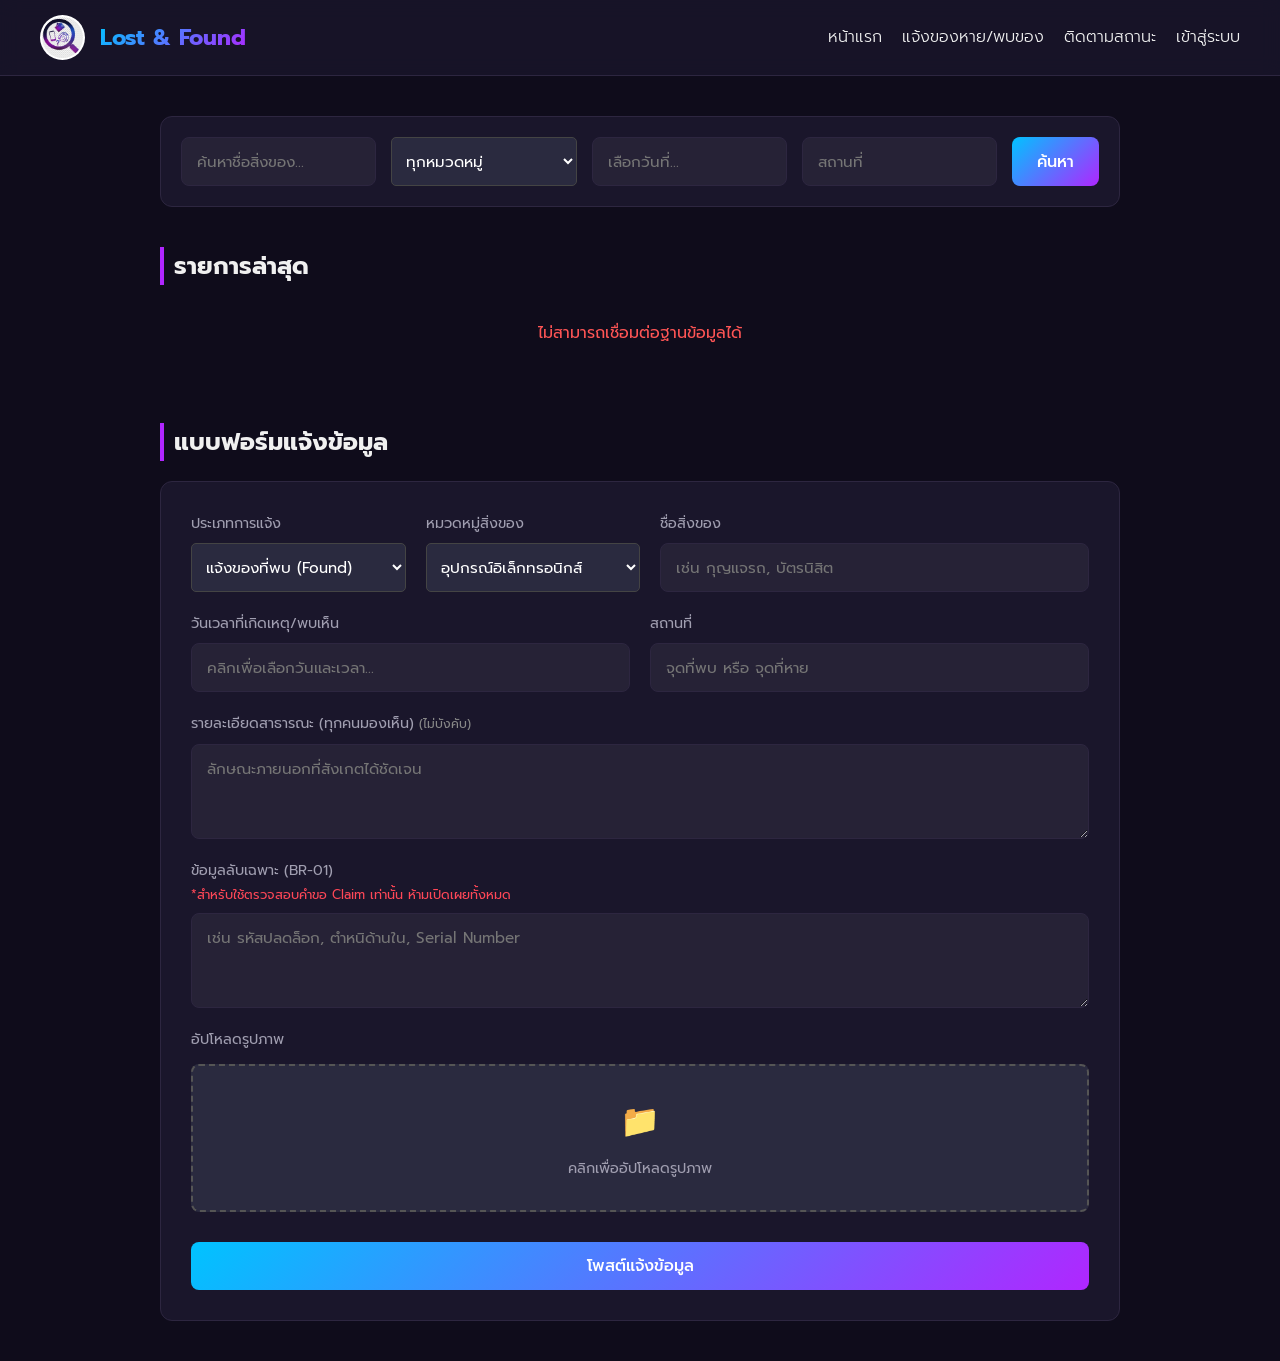
==== commit 2492ece4: "Update UI and CSS split" ====
--- a/index.html
+++ b/index.html
@@ -5,7 +5,10 @@
     <meta name="viewport" content="width=device-width, initial-scale=1.0">
     <title>ระบบบริหารจัดการและแจ้งของหาย-ของที่พบ</title>
     <link href="https://fonts.googleapis.com/css2?family=Prompt:wght@300;400;500;600&display=swap" rel="stylesheet">
-    <link rel="stylesheet" href="css/style.css">
+    <link rel="stylesheet" href="css/base.css">
+    <link rel="stylesheet" href="css/index.css">
+    
+    <!-- นำเข้าไฟล์ JavaScript จากภายนอก -->
     <script src="https://cdn.jsdelivr.net/npm/@supabase/supabase-js@2" defer></script>
     <script src="js/index.js" defer></script>
     
@@ -14,55 +17,6 @@
     <script src="https://cdn.jsdelivr.net/npm/flatpickr"></script>
     <script src="https://npmcdn.com/flatpickr/dist/l10n/th.js"></script>
 
-    <style>
-        /* CSS สำหรับ Modal แสดงรายละเอียด และ Modal ขอบคุณ */
-        .modal { display: none; position: fixed; z-index: 1000; left: 0; top: 0; width: 100%; height: 100%; background-color: rgba(0,0,0,0.7); backdrop-filter: blur(4px); }
-        .modal-content { background-color: #1e1e2f; color: #fff; margin: 5% auto; padding: 25px; border-radius: 12px; width: 90%; max-width: 500px; box-shadow: 0 4px 20px rgba(0,0,0,0.5); position: relative; }
-        .close-btn { color: #aaa; position: absolute; top: 15px; right: 20px; font-size: 28px; font-weight: bold; cursor: pointer; transition: 0.3s; }
-        .close-btn:hover { color: #fff; }
-        .modal-image { width: 100%; max-height: 250px; object-fit: cover; border-radius: 8px; margin-bottom: 15px; display: none; }
-        .modal-details p { margin: 8px 0; font-size: 0.95rem; color: #ddd; }
-        .modal-details strong { color: #fff; }
-
-        /* CSS สำหรับปุ่ม */
-        .card-actions { display: flex; gap: 10px; margin-top: 15px; }
-        .btn-details, .btn-claim { flex: 1; padding: 10px 12px; border-radius: 8px; font-family: inherit; font-size: 0.95rem; font-weight: 600; cursor: pointer; text-align: center; transition: all 0.3s ease; border: none; color: #ffffff; text-shadow: 1px 1px 3px rgba(0, 0, 0, 0.4); }
-        .btn-details, .btn-claim { background: linear-gradient(90deg, #00c6ff 0%, #a252ff 100%); }
-        .btn-details:hover, .btn-claim:hover { opacity: 0.85; transform: translateY(-2px); }
-
-        input.flatpickr-input { background-color: #2a2a3f !important; color: #fff !important; cursor: pointer; }
-
-        /* จัดสี Dropdown */
-        select { background-color: #2a2a3f; color: #ffffff; border: 1px solid #444; padding: 10px; border-radius: 5px; font-family: inherit; }
-        select:focus { outline: none; border-color: #00c3ff; }
-        select option { background-color: #1e1e2f; color: #ffffff; padding: 10px; }
-
-        /* กล่องอัปโหลดรูปภาพ */
-        .custom-file-upload { display: flex; flex-direction: column; align-items: center; justify-content: center; padding: 30px 20px; background-color: #2a2a3f; border: 2px dashed #555; border-radius: 8px; cursor: pointer; transition: all 0.3s ease; color: #aaa; text-align: center; margin-top: 5px; }
-        .custom-file-upload:hover { border-color: #00c6ff; color: #fff; background-color: rgba(0, 198, 255, 0.05); }
-        .upload-icon { font-size: 2rem; margin-bottom: 10px; }
-        .file-name-text { font-size: 0.9rem; }
-        .file-name-active { color: #00c3ff; font-weight: 500; }
-
-        /* CSS สำหรับแท็กหมวดหมู่ */
-        .category-tag {
-            display: inline-block;
-            background-color: #3a3a5a;
-            color: #ddd;
-            padding: 4px 10px;
-            border-radius: 20px;
-            font-size: 0.75rem;
-            margin-bottom: 10px;
-            cursor: pointer;
-            transition: all 0.2s ease;
-            border: 1px solid #555;
-        }
-        .category-tag:hover {
-            background-color: #00c3ff;
-            color: #000;
-            border-color: #00c3ff;
-        }
-    </style>
 </head>
 <body>
     <nav>
@@ -107,6 +61,7 @@
         <h2 class="section-title">รายการล่าสุด</h2>
         <div class="feed-grid" id="feed-grid">
             
+            <!-- การ์ดตัวอย่างเริ่มต้น -->
             <div class="card" data-category="accessories" data-date="2026-09-18T14:30:00">
                 <span class="badge found">พบของ (Found)</span>
                 <h3>กระเป๋าสตางค์สีดำ</h3>
@@ -130,7 +85,8 @@
                     <div class="form-group flex-1">
                         <label>ประเภทการแจ้ง</label>
                         <select id="input-type" required>
-                            <option value="found">แจ้งของที่พบ (Found)</option>
+                            <option value="Found">แจ้งของที่พบ (Found)</option>
+                            <option value="Lost">แจ้งของหาย (Lost)</option>
                         </select>
                     </div>
                     <div class="form-group flex-1">
@@ -200,6 +156,7 @@
                 <p><strong>📝 รายละเอียด:</strong> <span id="modalDesc"></span></p>
             </div>
             
+            <!-- ส่วนฟอร์มยืนยันสิทธิ์ -->
             <div id="modalClaimSection" style="display:none; margin-top:20px;">
                 <hr style="border-color: #333; margin-bottom: 15px;">
                 <p class="claim-hint" style="color: #ff9800; font-size: 0.9rem; margin-bottom: 10px;">ยื่นหลักฐานความเป็นเจ้าของ</p>
@@ -209,7 +166,7 @@
         </div>
     </div>
 
-    <!-- HTML สำหรับ Modal แจ้งเตือนขอบคุณ (ใหม่) -->
+    <!-- HTML สำหรับ Modal แจ้งเตือนขอบคุณ -->
     <div id="successModal" class="modal" style="z-index: 2000;">
         <div class="modal-content" style="text-align: center; max-width: 400px; padding: 40px 20px;">
             <div style="font-size: 4rem; margin-bottom: 15px;">✅</div>
@@ -218,277 +175,5 @@
             <button class="full-width-btn" onclick="closeSuccessModal()" style="width: 100%; padding: 12px; background: linear-gradient(90deg, #00c6ff 0%, #a252ff 100%); border: none; border-radius: 8px; color: #fff; text-shadow: 1px 1px 3px rgba(0,0,0,0.4); font-weight: bold; font-size: 1rem; cursor: pointer;">ตกลง</button>
         </div>
     </div>
-
-    <script>
-        // เริ่มต้น Flatpickr
-        flatpickr("#input-time", { enableTime: true, dateFormat: "Y-m-d H:i", locale: "th", time_24hr: true, defaultDate: new Date() });
-        flatpickr("#search-date", { dateFormat: "Y-m-d", locale: "th" });
-
-        let currentClaimId = null; // ตัวแปรเก็บ ID ของการ์ดที่กำลังเปิดอยู่
-
-        // ฟังก์ชันโหลดและซ่อน/ลบโพสต์ที่หมดอายุ
-        function initializePosts() {
-            const now = new Date();
-            const maxAgeMs = 14 * 24 * 60 * 60 * 1000; // 14 วัน
-
-            const staticCards = document.querySelectorAll('.feed-grid .card');
-            staticCards.forEach(card => {
-                const dateString = card.getAttribute('data-date');
-                if (dateString && (now - new Date(dateString) > maxAgeMs)) {
-                    card.remove();
-                }
-            });
-
-            let savedPosts = JSON.parse(localStorage.getItem('lf_posts')) || [];
-            const validPosts = savedPosts.filter(post => {
-                return (now - new Date(post.dateStr) <= maxAgeMs);
-            });
-
-            if(validPosts.length !== savedPosts.length) {
-                localStorage.setItem('lf_posts', JSON.stringify(validPosts));
-            }
-
-            const feedGrid = document.getElementById('feed-grid');
-            validPosts.forEach(post => {
-                const card = createCardElement(post);
-                feedGrid.insertBefore(card, feedGrid.firstChild);
-            });
-        }
-
-        window.addEventListener('DOMContentLoaded', initializePosts);
-
-        document.getElementById('input-image').addEventListener('change', function(e) {
-            const fileNameDisplay = document.getElementById('file-name-display');
-            if (this.files && this.files.length > 0) {
-                fileNameDisplay.textContent = 'เลือกไฟล์: ' + this.files[0].name;
-                fileNameDisplay.classList.add('file-name-active');
-            } else {
-                fileNameDisplay.textContent = 'คลิกเพื่ออัปโหลดรูปภาพ';
-                fileNameDisplay.classList.remove('file-name-active');
-            }
-        });
-
-        // ฟังก์ชันบีบอัดรูปภาพ
-        function compressImage(file) {
-            return new Promise((resolve, reject) => {
-                const reader = new FileReader();
-                reader.readAsDataURL(file);
-                reader.onload = event => {
-                    const img = new Image();
-                    img.src = event.target.result;
-                    img.onload = () => {
-                        const canvas = document.createElement('canvas');
-                        const MAX_WIDTH = 800; 
-                        const MAX_HEIGHT = 800; 
-                        let width = img.width;
-                        let height = img.height;
-
-                        if (width > height) {
-                            if (width > MAX_WIDTH) {
-                                height *= MAX_WIDTH / width;
-                                width = MAX_WIDTH;
-                            }
-                        } else {
-                            if (height > MAX_HEIGHT) {
-                                width *= MAX_HEIGHT / height;
-                                height = MAX_HEIGHT;
-                            }
-                        }
-                        canvas.width = width;
-                        canvas.height = height;
-                        const ctx = canvas.getContext('2d');
-                        ctx.drawImage(img, 0, 0, width, height);
-                        resolve(canvas.toDataURL('image/jpeg', 0.7)); 
-                    };
-                };
-                reader.onerror = error => reject(error);
-            });
-        }
-
-        function createCardElement(post) {
-            const isFound = (post.typeValue === 'found');
-            const typeLabel = isFound ? 'พบของ (Found)' : 'ของหาย (Lost)';
-            const statusLabel = isFound ? 'อยู่ที่จุดรับฝาก' : 'กำลังตามหา';
-            
-            const dateObj = new Date(post.timeRaw.replace(/-/g, '/')); 
-            const timeFormatted = `${dateObj.getDate()} ก.ย. ${dateObj.getFullYear() + 543} - ${String(dateObj.getHours()).padStart(2, '0')}:${String(dateObj.getMinutes()).padStart(2, '0')} น.`;
-
-            let actionButtonsHTML = '';
-            if (isFound) {
-                actionButtonsHTML = `
-                    <div class="card-actions">
-                        <button class="btn-details" onclick="openModal('${post.name}', '${typeLabel}', '${post.typeValue}', '${post.location}', '${timeFormatted}', '${statusLabel}', '${post.desc}', '${post.imageUrl}', true, '${post.dateStr}')">ดูรายละเอียด</button>
-                        <button class="btn-claim" onclick="openModal('${post.name}', '${typeLabel}', '${post.typeValue}', '${post.location}', '${timeFormatted}', '${statusLabel}', '${post.desc}', '${post.imageUrl}', true, '${post.dateStr}')">ขอรับคืน</button>
-                    </div>
-                `;
-            } else {
-                actionButtonsHTML = `
-                    <div class="card-actions">
-                        <button class="btn-details" onclick="openModal('${post.name}', '${typeLabel}', '${post.typeValue}', '${post.location}', '${timeFormatted}', '${statusLabel}', '${post.desc}', '${post.imageUrl}', false, '${post.dateStr}')">ดูรายละเอียด</button>
-                    </div>
-                `;
-            }
-
-            const newCard = document.createElement('div');
-            newCard.className = 'card';
-            newCard.setAttribute('data-category', post.categoryValue);
-            newCard.setAttribute('data-date', post.dateStr); // เป็น Unique ID สำหรับใช้อ้างอิงลบการ์ด
-            
-            newCard.innerHTML = `
-                <span class="badge ${post.typeValue}">${typeLabel}</span>
-                <h3>${post.name}</h3>
-                <span class="category-tag" onclick="filterCategory('${post.categoryValue}')">🏷️ ${post.categoryText}</span>
-                <p>📍 สถานที่: ${post.location}</p>
-                <p>🕒 เวลา: ${timeFormatted}</p>
-                <p>📌 สถานะ: ${statusLabel}</p>
-                ${actionButtonsHTML}
-            `;
-            return newCard;
-        }
-
-        function filterCategory(categoryValue) {
-            document.getElementById('search-category').value = categoryValue;
-            
-            const cards = document.querySelectorAll('.feed-grid .card');
-            cards.forEach(card => {
-                const cardCat = card.getAttribute('data-category');
-                if (categoryValue === 'all' || cardCat === categoryValue) {
-                    card.style.display = 'block'; 
-                } else {
-                    card.style.display = 'none'; 
-                }
-            });
-        }
-
-        // เพิ่มการรับค่า uniqueId
-        function openModal(title, type, typeClass, location, time, status, desc, imgSrc, isFound, uniqueId) {
-            currentClaimId = uniqueId; // บันทึก ID ของการ์ดใบนี้ไว้
-            document.getElementById('modalTitle').innerText = title;
-            const badge = document.getElementById('modalBadge');
-            badge.innerText = type;
-            badge.className = 'badge ' + typeClass;
-            document.getElementById('modalLocation').innerText = location;
-            document.getElementById('modalTime').innerText = time;
-            document.getElementById('modalStatus').innerText = status;
-            document.getElementById('modalDesc').innerText = desc.trim() !== '' ? desc : 'ไม่มีรายละเอียดเพิ่มเติม';
-            
-            const imgElement = document.getElementById('modalImage');
-            if(imgSrc && imgSrc.trim() !== '' && imgSrc !== 'undefined') { 
-                imgElement.src = imgSrc; 
-                imgElement.style.display = 'block'; 
-            } else { 
-                imgElement.style.display = 'none'; 
-            }
-
-            document.getElementById('modalClaimSection').style.display = isFound ? 'block' : 'none';
-            document.getElementById('itemModal').style.display = 'block';
-        }
-
-        function closeModal() {
-            document.getElementById('itemModal').style.display = 'none';
-            document.getElementById('claimInput').value = '';
-            currentClaimId = null;
-        }
-
-        function closeSuccessModal() {
-            document.getElementById('successModal').style.display = 'none';
-        }
-
-        window.onclick = function(event) {
-            const itemModal = document.getElementById('itemModal');
-            const successModal = document.getElementById('successModal');
-            if (event.target == itemModal) { closeModal(); }
-            if (event.target == successModal) { closeSuccessModal(); }
-        }
-
-        // ปรับปรุงฟังก์ชัน Submit Claim ใหม่
-        function submitClaim() {
-            const claimText = document.getElementById('claimInput').value;
-            if(claimText.trim() === '') { 
-                alert('กรุณาระบุข้อมูลหรือตำหนิลับเฉพาะเพื่อยืนยันตัวตน'); 
-                return; 
-            }
-            
-            // ปิด Modal ดูรายละเอียด และเปิด Modal ขอบคุณ
-            document.getElementById('itemModal').style.display = 'none';
-            document.getElementById('claimInput').value = '';
-            document.getElementById('successModal').style.display = 'block';
-
-            // ดำเนินการลบการ์ดที่ถูกอ้างอิง
-            if (currentClaimId) {
-                // 1. ลบ HTML ออกจากหน้าจอ
-                const cards = document.querySelectorAll('.feed-grid .card');
-                cards.forEach(card => {
-                    if (card.getAttribute('data-date') === currentClaimId) {
-                        card.remove();
-                    }
-                });
-
-                // 2. ลบออกจาก Local Storage ด้วยเพื่อไม่ให้เด้งกลับมาตอนรีเฟรชหน้า
-                let savedPosts = JSON.parse(localStorage.getItem('lf_posts')) || [];
-                savedPosts = savedPosts.filter(post => post.dateStr !== currentClaimId);
-                localStorage.setItem('lf_posts', JSON.stringify(savedPosts));
-                
-                currentClaimId = null;
-            }
-        }
-
-        document.getElementById('report-form').addEventListener('submit', async function(e) {
-            e.preventDefault();
-
-            const typeValue = document.getElementById('input-type').value;
-            const categorySelect = document.getElementById('input-category');
-            const categoryValue = categorySelect.value;
-            const categoryText = categorySelect.options[categorySelect.selectedIndex].text;
-            
-            const name = document.getElementById('input-name').value;
-            let timeRaw = document.getElementById('input-time').value; 
-            const location = document.getElementById('input-location').value;
-            const desc = document.getElementById('input-desc').value.replace(/'/g, "\\'");
-            
-            const imageInput = document.getElementById('input-image');
-            let imageUrl = '';
-            
-            if(!timeRaw) {
-                const now = new Date();
-                timeRaw = `${now.getFullYear()}-${String(now.getMonth()+1).padStart(2,'0')}-${String(now.getDate()).padStart(2,'0')} ${String(now.getHours()).padStart(2,'0')}:${String(now.getMinutes()).padStart(2,'0')}`;
-            }
-
-            if (imageInput.files && imageInput.files[0]) {
-                imageUrl = await compressImage(imageInput.files[0]);
-            }
-
-            const dateObj = new Date(timeRaw.replace(/-/g, '/')); 
-            const isoDateString = dateObj.toISOString(); // ตัวนี้จะถูกใช้เป็น Unique ID
-
-            const postData = {
-                typeValue, categoryValue, categoryText, name, timeRaw, location, desc, imageUrl, dateStr: isoDateString
-            };
-
-            try {
-                let savedPosts = JSON.parse(localStorage.getItem('lf_posts')) || [];
-                savedPosts.push(postData);
-                localStorage.setItem('lf_posts', JSON.stringify(savedPosts));
-            } catch (error) {
-                alert('เกิดข้อผิดพลาด: พื้นที่จัดเก็บในเบราว์เซอร์ของคุณเต็ม ไม่สามารถบันทึกรูปภาพได้');
-                console.error(error);
-                return;
-            }
-
-            const newCard = createCardElement(postData);
-            const feedGrid = document.getElementById('feed-grid');
-            feedGrid.insertBefore(newCard, feedGrid.firstChild);
-
-            this.reset();
-            document.querySelector("#input-time")._flatpickr.setDate(new Date());
-            const fileNameDisplay = document.getElementById('file-name-display');
-            fileNameDisplay.textContent = 'คลิกเพื่ออัปโหลดรูปภาพ';
-            fileNameDisplay.classList.remove('file-name-active');
-            
-            filterCategory('all');
-            alert('โพสต์แจ้งข้อมูลสำเร็จ!');
-            document.querySelector('.search-section').scrollIntoView({ behavior: 'smooth' });
-        });
-    </script>
 </body>
 </html>
--- a/css/base.css
+++ b/css/base.css
@@ -0,0 +1,243 @@
+/* ==========================================
+   Base Styles — Lost & Found
+   Shared across all pages
+   ========================================== */
+:root {
+    --bg-color: #0f0c1b;
+    --card-bg: #1a162b;
+    --text-main: #f0f0f0;
+    --text-muted: #a09eb0;
+    --primary-gradient: linear-gradient(135deg, #00c3ff 0%, #b026ff 100%);
+    --border-color: #2d2640;
+    --status-lost: #ff4757;
+    --status-found: #2ed573;
+}
+
+* {
+    box-sizing: border-box;
+    font-family: 'Prompt', sans-serif;
+}
+
+body {
+    margin: 0;
+    padding: 0;
+    background-color: var(--bg-color);
+    color: var(--text-main);
+    line-height: 1.6;
+}
+
+/* ---- Navbar ---- */
+nav {
+    display: flex;
+    justify-content: space-between;
+    align-items: center;
+    padding: 15px 40px;
+    background: rgba(26, 22, 43, 0.8);
+    backdrop-filter: blur(10px);
+    border-bottom: 1px solid var(--border-color);
+    position: sticky;
+    top: 0;
+    z-index: 100;
+}
+
+.logo-container {
+    display: flex;
+    align-items: center;
+    gap: 15px;
+}
+
+.logo-container img {
+    width: 45px;
+    height: 45px;
+    border-radius: 50%;
+    background: #fff;
+    padding: 2px;
+}
+
+.logo-container h2 {
+    margin: 0;
+    font-size: 1.4rem;
+    background: var(--primary-gradient);
+    -webkit-background-clip: text;
+    -webkit-text-fill-color: transparent;
+}
+
+.nav-links a {
+    color: var(--text-main);
+    text-decoration: none;
+    margin-left: 20px;
+    font-weight: 300;
+    transition: color 0.3s;
+}
+
+.nav-links a:hover { color: #00c3ff; }
+
+/* ---- Profile Dropdown ---- */
+.profile-menu {
+    position: relative;
+    display: inline-block;
+    cursor: pointer;
+    margin-left: 20px;
+}
+
+.profile-icon {
+    font-size: 1.2rem;
+    background: rgba(255, 255, 255, 0.1);
+    border-radius: 50%;
+    width: 40px;
+    height: 40px;
+    display: flex;
+    align-items: center;
+    justify-content: center;
+    border: 1px solid var(--border-color);
+    transition: border-color 0.3s;
+}
+
+.profile-icon:hover { border-color: #00c3ff; }
+
+.profile-dropdown {
+    display: none;
+    position: absolute;
+    right: 0;
+    top: 130%;
+    background: var(--card-bg);
+    border: 1px solid var(--border-color);
+    border-radius: 12px;
+    padding: 15px;
+    width: 220px;
+    box-shadow: 0 10px 25px rgba(0, 0, 0, 0.5);
+    z-index: 1000;
+}
+
+.profile-menu:hover .profile-dropdown {
+    display: block;
+    animation: fadeIn 0.2s ease;
+}
+
+.profile-dropdown p { margin: 0 0 5px 0; word-break: break-all; }
+
+.profile-dropdown hr {
+    border: none;
+    border-top: 1px solid var(--border-color);
+    margin: 10px 0;
+}
+
+.logout-btn {
+    background: rgba(255, 71, 87, 0.1);
+    color: var(--status-lost);
+    border: 1px solid rgba(255, 71, 87, 0.3);
+    width: 100%;
+    padding: 8px;
+    background-image: none;
+}
+
+.logout-btn:hover { background: var(--status-lost); color: white; }
+
+/* ---- Form Inputs ---- */
+input, select, textarea {
+    background: rgba(255, 255, 255, 0.05);
+    border: 1px solid var(--border-color);
+    color: var(--text-main);
+    padding: 12px 15px;
+    border-radius: 8px;
+    outline: none;
+    flex: 1;
+    min-width: 150px;
+    font-size: 0.95rem;
+}
+
+input:focus, select:focus, textarea:focus { border-color: #b026ff; }
+
+select { background-color: #2a2a3f; color: #ffffff; border: 1px solid #444; padding: 10px; border-radius: 5px; font-family: inherit; }
+select:focus { outline: none; border-color: #00c3ff; }
+select option { background-color: #1e1e2f; color: #ffffff; padding: 10px; }
+
+/* ---- Buttons ---- */
+button {
+    background: var(--primary-gradient);
+    color: white;
+    border: none;
+    padding: 12px 25px;
+    border-radius: 8px;
+    cursor: pointer;
+    font-weight: 500;
+    font-size: 1rem;
+    transition: opacity 0.3s, transform 0.2s;
+}
+
+button:hover { opacity: 0.9; transform: translateY(-2px); }
+
+/* ---- Custom Alert Popup ---- */
+.custom-alert-overlay {
+    position: fixed;
+    top: 0; left: 0;
+    width: 100%; height: 100%;
+    background: rgba(15, 12, 27, 0.85);
+    backdrop-filter: blur(5px);
+    display: flex;
+    align-items: center;
+    justify-content: center;
+    z-index: 9999;
+    animation: fadeIn 0.2s ease;
+}
+
+.custom-alert-box {
+    background: var(--card-bg);
+    border: 1px solid var(--border-color);
+    border-radius: 15px;
+    padding: 30px;
+    text-align: center;
+    max-width: 350px;
+    width: 90%;
+    box-shadow: 0 10px 30px rgba(0, 195, 255, 0.15);
+    animation: slideUp 0.3s ease;
+}
+
+.custom-alert-icon { font-size: 3rem; margin-bottom: 10px; }
+
+.custom-alert-title {
+    margin: 0 0 10px 0;
+    font-size: 1.2rem;
+    background: var(--primary-gradient);
+    -webkit-background-clip: text;
+    -webkit-text-fill-color: transparent;
+}
+
+.custom-alert-msg { color: var(--text-muted); font-size: 0.95rem; margin-bottom: 25px; line-height: 1.5; }
+
+.custom-alert-btn {
+    background: var(--primary-gradient);
+    color: white; border: none;
+    padding: 10px 30px; border-radius: 8px;
+    cursor: pointer; font-weight: 500;
+    font-size: 1rem; width: 100%;
+    transition: transform 0.2s, opacity 0.3s;
+}
+
+.custom-alert-btn:hover { opacity: 0.9; transform: translateY(-2px); }
+
+/* ---- Animations ---- */
+@keyframes fadeIn {
+    from { opacity: 0; }
+    to { opacity: 1; }
+}
+
+@keyframes slideUp {
+    from { transform: translateY(20px); opacity: 0; }
+    to { transform: translateY(0); opacity: 1; }
+}
+
+/* ---- Container ---- */
+.container { max-width: 1000px; margin: 0 auto; padding: 40px 20px; }
+
+/* ---- Shared Form Styles (used by index + register) ---- */
+.form-row { display: flex; gap: 20px; flex-wrap: wrap; }
+.form-group { margin-bottom: 20px; display: flex; flex-direction: column; gap: 8px; }
+.flex-1 { flex: 1; }
+.flex-2 { flex: 2; }
+.form-group label { font-size: 0.9rem; color: var(--text-muted); }
+.full-width-btn-large { width: 100%; margin-top: 10px; }
+.full-width-input { width: 100%; }
+.full-width-btn { width: 100%; margin-top: 10px; padding: 8px; }
+.secret-warning { color: #ff4757; font-size: 0.8rem; margin-top: -5px; }
+.action-link { display: inline-block; margin-top: 15px; color: #00c3ff; text-decoration: none; font-size: 0.9rem; }
--- a/css/index.css
+++ b/css/index.css
@@ -0,0 +1,140 @@
+/* ==========================================
+   Index Page Styles — Lost & Found
+   ========================================== */
+
+/* ---- Feed / Cards ---- */
+.section-title {
+    font-size: 1.5rem;
+    margin-bottom: 20px;
+    border-left: 4px solid #b026ff;
+    padding-left: 10px;
+}
+
+.feed-grid {
+    display: grid;
+    grid-template-columns: repeat(auto-fill, minmax(300px, 1fr));
+    gap: 20px;
+    margin-bottom: 60px;
+}
+
+.card {
+    background: var(--card-bg);
+    border: 1px solid var(--border-color);
+    border-radius: 12px;
+    padding: 20px;
+    transition: transform 0.3s;
+}
+
+.card:hover {
+    transform: translateY(-5px);
+    border-color: #00c3ff;
+    box-shadow: 0 10px 20px rgba(0, 195, 255, 0.1);
+}
+
+.badge {
+    display: inline-block;
+    padding: 4px 10px;
+    border-radius: 20px;
+    font-size: 0.8rem;
+    font-weight: 500;
+    margin-bottom: 10px;
+}
+
+.badge.found { background: rgba(46, 213, 115, 0.2); color: var(--status-found); }
+.badge.lost  { background: rgba(255, 71, 87, 0.2);  color: var(--status-lost);  }
+
+.card h3 { margin: 0 0 10px 0; font-size: 1.2rem; }
+.card p  { margin: 5px 0; color: var(--text-muted); font-size: 0.9rem; }
+
+.category-tag {
+    display: inline-block;
+    background-color: #3a3a5a;
+    color: #ddd;
+    padding: 4px 10px;
+    border-radius: 20px;
+    font-size: 0.75rem;
+    margin-bottom: 10px;
+    cursor: pointer;
+    transition: all 0.2s ease;
+    border: 1px solid #555;
+}
+
+.category-tag:hover { background-color: #00c3ff; color: #000; border-color: #00c3ff; }
+
+/* ---- Card Action Buttons ---- */
+.card-actions { display: flex; gap: 10px; margin-top: 15px; }
+.btn-details, .btn-claim {
+    flex: 1; padding: 10px 12px; border-radius: 8px;
+    font-family: inherit; font-size: 0.95rem; font-weight: 600;
+    cursor: pointer; text-align: center; transition: all 0.3s ease;
+    border: none; color: #ffffff; text-shadow: 1px 1px 3px rgba(0,0,0,0.4);
+    background: linear-gradient(90deg, #00c6ff 0%, #a252ff 100%);
+}
+.btn-details:hover, .btn-claim:hover { opacity: 0.85; transform: translateY(-2px); }
+
+/* ---- Search Filter Bar ---- */
+.search-section {
+    background: var(--card-bg);
+    padding: 20px;
+    border-radius: 12px;
+    border: 1px solid var(--border-color);
+    margin-bottom: 40px;
+    display: flex;
+    gap: 15px;
+    flex-wrap: wrap;
+}
+
+/* ---- Report Form ---- */
+.form-section {
+    background: var(--card-bg);
+    border: 1px solid var(--border-color);
+    border-radius: 12px;
+    padding: 30px;
+}
+
+.form-row { display: flex; gap: 20px; flex-wrap: wrap; }
+
+.form-group {
+    margin-bottom: 20px;
+    display: flex;
+    flex-direction: column;
+    gap: 8px;
+}
+
+.flex-1 { flex: 1; }
+.flex-2 { flex: 2; }
+
+.form-group label { font-size: 0.9rem; color: var(--text-muted); }
+
+.secret-warning { color: #ff4757; font-size: 0.8rem; margin-top: -5px; }
+
+.full-width-btn-large { width: 100%; margin-top: 10px; }
+.full-width-input { width: 100%; }
+.full-width-btn { width: 100%; margin-top: 10px; padding: 8px; }
+
+.claim-hint { font-size: 0.85rem; color: #b026ff; margin: 0 0 10px 0; }
+
+/* ---- File Upload ---- */
+.custom-file-upload {
+    display: flex; flex-direction: column;
+    align-items: center; justify-content: center;
+    padding: 30px 20px; background-color: #2a2a3f;
+    border: 2px dashed #555; border-radius: 8px;
+    cursor: pointer; transition: all 0.3s ease;
+    color: #aaa; text-align: center; margin-top: 5px;
+}
+.custom-file-upload:hover { border-color: #00c6ff; color: #fff; background-color: rgba(0,198,255,0.05); }
+.upload-icon { font-size: 2rem; margin-bottom: 10px; }
+.file-name-text { font-size: 0.9rem; }
+.file-name-active { color: #00c3ff; font-weight: 500; }
+
+input.flatpickr-input { background-color: #2a2a3f !important; color: #fff !important; cursor: pointer; }
+
+/* ---- Detail Modal ---- */
+.modal { display: none; position: fixed; z-index: 1000; left: 0; top: 0; width: 100%; height: 100%; background-color: rgba(0,0,0,0.7); backdrop-filter: blur(4px); }
+.modal-content { background-color: #1e1e2f; color: #fff; margin: 5% auto; padding: 25px; border-radius: 12px; width: 90%; max-width: 500px; box-shadow: 0 4px 20px rgba(0,0,0,0.5); position: relative; }
+.close-btn { color: #aaa; position: absolute; top: 15px; right: 20px; font-size: 28px; font-weight: bold; cursor: pointer; transition: 0.3s; }
+.close-btn:hover { color: #fff; }
+.modal-image { width: 100%; max-height: 250px; object-fit: cover; border-radius: 8px; margin-bottom: 15px; display: none; }
+.modal-details p { margin: 8px 0; font-size: 0.95rem; color: #ddd; }
+.modal-details strong { color: #fff; }
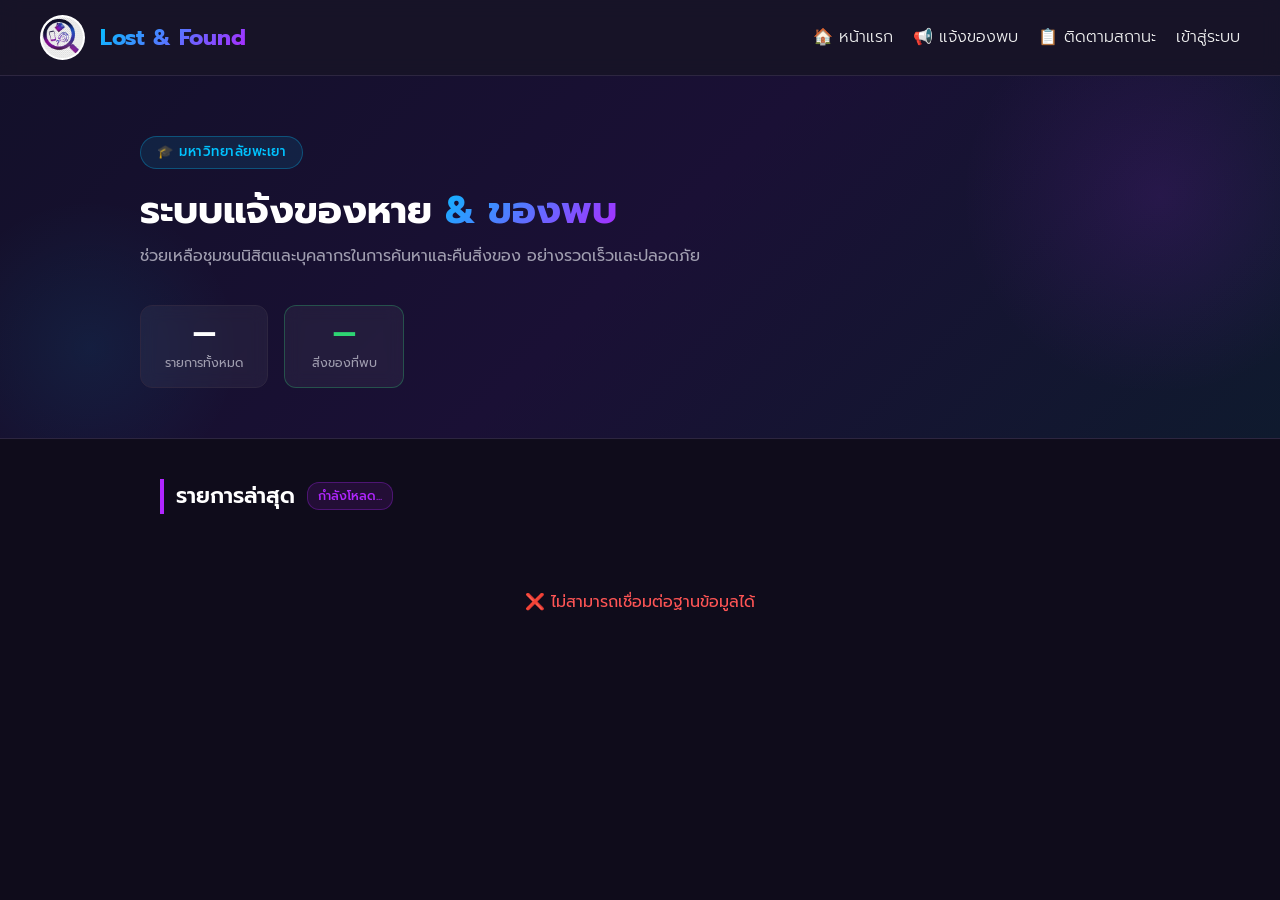
==== commit de4c72e1: "Update" ====
--- a/index.html
+++ b/index.html
@@ -1,179 +1,151 @@
 <!DOCTYPE html>
 <html lang="th">
+
 <head>
     <meta charset="UTF-8">
     <meta name="viewport" content="width=device-width, initial-scale=1.0">
-    <title>ระบบบริหารจัดการและแจ้งของหาย-ของที่พบ</title>
-    <link href="https://fonts.googleapis.com/css2?family=Prompt:wght@300;400;500;600&display=swap" rel="stylesheet">
+    <title>Lost & Found — ระบบบริหารจัดการของหาย-ของพบ</title>
+    <link href="https://fonts.googleapis.com/css2?family=Prompt:wght@300;400;500;600;700&display=swap" rel="stylesheet">
     <link rel="stylesheet" href="css/base.css">
     <link rel="stylesheet" href="css/index.css">
-    
-    <!-- นำเข้าไฟล์ JavaScript จากภายนอก -->
+    <link rel="stylesheet" href="https://cdn.jsdelivr.net/npm/flatpickr/dist/flatpickr.min.css">
+    <link rel="stylesheet" type="text/css" href="https://npmcdn.com/flatpickr/dist/themes/dark.css">
     <script src="https://cdn.jsdelivr.net/npm/@supabase/supabase-js@2" defer></script>
     <script src="js/index.js" defer></script>
-    
-    <link rel="stylesheet" href="https://cdn.jsdelivr.net/npm/flatpickr/dist/flatpickr.min.css">
-    <link rel="stylesheet" type="text/css" href="https://npmcdn.com/flatpickr/dist/themes/dark.css">
     <script src="https://cdn.jsdelivr.net/npm/flatpickr"></script>
     <script src="https://npmcdn.com/flatpickr/dist/l10n/th.js"></script>
+</head>
 
-</head>
 <body>
+
+    <!-- ===== NAVBAR ===== -->
     <nav>
         <div class="logo-container">
-            <img src="images/logo.jpg" alt="Logo">
-            <h2>Lost & Found</h2>
+            <img src="images/logo.jpg" alt="Logo" onerror="this.style.display='none'">
+            <h2>Lost &amp; Found</h2>
         </div>
         <div class="nav-links" style="display: flex; align-items: center;">
-            <a href="index.html">หน้าแรก</a>
-            <a href="#report-section" id="nav-report">แจ้งของหาย/พบของ</a>
-            
-        <div class="nav-actions">
-            <div id="nav-login">
-                <a href="login.html" class="btn-primary">เข้าสู่ระบบ</a>
+            <a href="index.html">🏠 หน้าแรก</a>
+            <a href="report.html" id="nav-report">📢 แจ้งของพบ</a>
+
+            <div class="nav-actions">
+                <div id="nav-login">
+                    <a href="login.html" class="btn-primary">เข้าสู่ระบบ</a>
+                </div>
+                <div id="nav-profile" style="display: none; align-items: center; gap: 15px; margin-left: 30px;">
+                    <div style="text-align: right; line-height: 1.2;">
+                        <span id="profile-name"
+                            style="font-weight: bold; font-size: 0.9rem; color: #fff;">ผู้ใช้งาน</span><br>
+                        <span id="profile-email" style="font-size: 0.75rem; color: #aaa;">email@up.ac.th</span>
+                    </div>
+                    <button id="logout-btn" class="btn-outline"
+                        style="padding: 5px 15px; font-size: 0.8rem;">ออกจากระบบ</button>
+                </div>
             </div>
-            <div id="nav-profile" style="display: none; align-items: center; gap: 15px; margin-left: 30px;">
-                <div style="text-align: right; line-height: 1.2;">
-                    <span id="profile-name" style="font-weight: bold; font-size: 0.9rem; color: #fff;">ผู้ใช้งาน</span><br>
-                    <span id="profile-email" style="font-size: 0.75rem; color: #aaa;">email@up.ac.th</span>
-                </div>
-                <button id="logout-btn" class="btn-outline" style="padding: 5px 15px; font-size: 0.8rem;">ออกจากระบบ</button>
-            </div>
-        </div>
         </div>
     </nav>
 
-    <div class="container">
-        <div class="search-section">
-            <input type="text" placeholder="ค้นหาชื่อสิ่งของ...">
-            <select id="search-category" onchange="filterCategory(this.value)">
-                <option value="all">ทุกหมวดหมู่</option>
-                <option value="electronics">อุปกรณ์อิเล็กทรอนิกส์</option>
-                <option value="documents">เอกสาร/บัตร</option>
-                <option value="accessories">กระเป๋า/เครื่องประดับ</option>
-                <option value="others">อื่นๆ</option>
-            </select>
-            <input type="text" id="search-date" placeholder="เลือกวันที่..." title="วันที่">
-            <input type="text" placeholder="สถานที่">
-            <button type="button" id="search-btn" onclick="filterCategory(document.getElementById('search-category').value)">ค้นหา</button>
-        </div>
+    <!-- ===== HERO SECTION ===== -->
+    <div class="hero-section">
+        <div class="hero-content">
+            <div class="hero-badge">🎓 มหาวิทยาลัยพะเยา</div>
+            <h1 class="hero-title">ระบบแจ้งของหาย<span class="hero-title-accent"> & ของพบ</span></h1>
+            <p class="hero-subtitle">ช่วยเหลือชุมชนนิสิตและบุคลากรในการค้นหาและคืนสิ่งของ อย่างรวดเร็วและปลอดภัย</p>
 
-        <h2 class="section-title">รายการล่าสุด</h2>
-        <div class="feed-grid" id="feed-grid">
-            
-            <!-- การ์ดตัวอย่างเริ่มต้น -->
-            <div class="card" data-category="accessories" data-date="2026-09-18T14:30:00">
-                <span class="badge found">พบของ (Found)</span>
-                <h3>กระเป๋าสตางค์สีดำ</h3>
-                <span class="category-tag" onclick="filterCategory('accessories')">🏷️ กระเป๋า/เครื่องประดับ</span>
-                
-                <p>📍 สถานที่: หน้าตึกคณะ ICT</p>
-                <p>🕒 เวลา: 18 ก.ย. 2569 - 14:30 น.</p>
-                <p>📌 สถานะ: อยู่ที่จุดรับฝาก</p>
-                <div class="card-actions">
-                    <button class="btn-details" onclick="openModal('กระเป๋าสตางค์สีดำ', 'พบของ (Found)', 'found', 'หน้าตึกคณะ ICT', '18 ก.ย. 2569 - 14:30 น.', 'อยู่ที่จุดรับฝาก', 'กระเป๋าสตางค์หนังสีดำพับครึ่ง ไม่มีรอยขาด', 'image_fdf824.png', true, '2026-09-18T14:30:00')">ดูรายละเอียด</button>
-                    <button class="btn-claim" onclick="openModal('กระเป๋าสตางค์สีดำ', 'พบของ (Found)', 'found', 'หน้าตึกคณะ ICT', '18 ก.ย. 2569 - 14:30 น.', 'อยู่ที่จุดรับฝาก', 'กระเป๋าสตางค์หนังสีดำพับครึ่ง ไม่มีรอยขาด', 'image_fdf824.png', true, '2026-09-18T14:30:00')">ขอรับคืน</button>
+            <div class="stats-row">
+                <div class="stat-pill">
+                    <span class="stat-num" id="stat-total">—</span>
+                    <span class="stat-label">รายการทั้งหมด</span>
                 </div>
-            </div>
-
-        </div>
-
-        <h2 class="section-title" id="report-section">แบบฟอร์มแจ้งข้อมูล</h2>
-        <div class="form-section">
-            <form id="report-form">
-                <div class="form-row">
-                    <div class="form-group flex-1">
-                        <label>ประเภทการแจ้ง</label>
-                        <select id="input-type" required>
-                            <option value="Found">แจ้งของที่พบ (Found)</option>
-                            <option value="Lost">แจ้งของหาย (Lost)</option>
-                        </select>
-                    </div>
-                    <div class="form-group flex-1">
-                        <label>หมวดหมู่สิ่งของ</label>
-                        <select id="input-category" required>
-                            <option value="electronics">อุปกรณ์อิเล็กทรอนิกส์</option>
-                            <option value="documents">เอกสาร/บัตร</option>
-                            <option value="accessories">กระเป๋า/เครื่องประดับ</option>
-                            <option value="others">อื่นๆ</option>
-                        </select>
-                    </div>
-                    <div class="form-group flex-2">
-                        <label>ชื่อสิ่งของ</label>
-                        <input type="text" id="input-name" placeholder="เช่น กุญแจรถ, บัตรนิสิต" required>
-                    </div>
+                <div class="stat-pill stat-found">
+                    <span class="stat-num" id="stat-found">—</span>
+                    <span class="stat-label">สิ่งของที่พบ</span>
                 </div>
-
-                <div class="form-row">
-                    <div class="form-group flex-1">
-                        <label>วันเวลาที่เกิดเหตุ/พบเห็น</label>
-                        <input type="text" id="input-time" placeholder="คลิกเพื่อเลือกวันและเวลา...">
-                    </div>
-                    <div class="form-group flex-1">
-                        <label>สถานที่</label>
-                        <input type="text" id="input-location" placeholder="จุดที่พบ หรือ จุดที่หาย" required>
-                    </div>
-                </div>
-
-                <div class="form-group">
-                    <label>รายละเอียดสาธารณะ (ทุกคนมองเห็น) <span style="color: #888; font-size: 0.85em; font-weight: normal;">(ไม่บังคับ)</span></label>
-                    <textarea id="input-desc" rows="3" placeholder="ลักษณะภายนอกที่สังเกตได้ชัดเจน"></textarea>
-                </div>
-
-                <div class="form-group">
-                    <label>ข้อมูลลับเฉพาะ (BR-01)</label>
-                    <div class="secret-warning">*สำหรับใช้ตรวจสอบคำขอ Claim เท่านั้น ห้ามเปิดเผยทั้งหมด</div>
-                    <textarea rows="3" placeholder="เช่น รหัสปลดล็อก, ตำหนิด้านใน, Serial Number" required></textarea>
-                </div>
-
-                <div class="form-group">
-                    <label>อัปโหลดรูปภาพ</label>
-                    <input type="file" id="input-image" accept="image/*" style="display: none;">
-                    
-                    <label for="input-image" class="custom-file-upload">
-                        <span class="upload-icon">📁</span>
-                        <span id="file-name-display" class="file-name-text">คลิกเพื่ออัปโหลดรูปภาพ</span>
-                    </label>
-                </div>
-
-                <button type="submit" class="full-width-btn-large">โพสต์แจ้งข้อมูล</button>
-            </form>
-        </div>
-    </div>
-
-    <!-- HTML สำหรับ Modal Popup แสดงรายละเอียด -->
-    <div id="itemModal" class="modal">
-        <div class="modal-content">
-            <span class="close-btn" onclick="closeModal()">&times;</span>
-            <img id="modalImage" src="" alt="Item Image" class="modal-image">
-            <h3 id="modalTitle" style="margin-top: 0;">ชื่อสิ่งของ</h3>
-            <span id="modalBadge" class="badge">สถานะ</span>
-            
-            <div class="modal-details" style="margin-top: 15px;">
-                <p><strong>📍 สถานที่:</strong> <span id="modalLocation"></span></p>
-                <p><strong>🕒 เวลา:</strong> <span id="modalTime"></span></p>
-                <p><strong>📌 สถานะ:</strong> <span id="modalStatus"></span></p>
-                <p><strong>📝 รายละเอียด:</strong> <span id="modalDesc"></span></p>
-            </div>
-            
-            <!-- ส่วนฟอร์มยืนยันสิทธิ์ -->
-            <div id="modalClaimSection" style="display:none; margin-top:20px;">
-                <hr style="border-color: #333; margin-bottom: 15px;">
-                <p class="claim-hint" style="color: #ff9800; font-size: 0.9rem; margin-bottom: 10px;">ยื่นหลักฐานความเป็นเจ้าของ</p>
-                <textarea id="claimInput" placeholder="ระบุตำหนิลับเฉพาะ หรือข้อมูลบัตรด้านใน..." rows="3" class="full-width-input" style="width: 100%; box-sizing: border-box; background: #2a2a3f; color: #fff; border: 1px solid #444; padding: 10px; border-radius: 5px;"></textarea>
-                <button class="full-width-btn" onclick="submitClaim()" style="width: 100%; margin-top: 10px; padding: 10px; background: linear-gradient(90deg, #00c6ff 0%, #a252ff 100%); border: none; border-radius: 5px; color: #fff; text-shadow: 1px 1px 3px rgba(0,0,0,0.4); font-weight: bold; cursor: pointer; transition: 0.3s;">ยืนยันสิทธิ์</button>
             </div>
         </div>
     </div>
 
-    <!-- HTML สำหรับ Modal แจ้งเตือนขอบคุณ -->
-    <div id="successModal" class="modal" style="z-index: 2000;">
-        <div class="modal-content" style="text-align: center; max-width: 400px; padding: 40px 20px;">
-            <div style="font-size: 4rem; margin-bottom: 15px;">✅</div>
-            <h2 style="margin-top: 0; color: #00c3ff;">ขอบคุณครับ!</h2>
-            <p style="color: #ddd; font-size: 1rem; margin-bottom: 25px;">ส่งคำขอรับคืนเรียบร้อยแล้ว<br>ระบบจะทำการตรวจสอบข้อมูลลับเฉพาะต่อไป</p>
-            <button class="full-width-btn" onclick="closeSuccessModal()" style="width: 100%; padding: 12px; background: linear-gradient(90deg, #00c6ff 0%, #a252ff 100%); border: none; border-radius: 8px; color: #fff; text-shadow: 1px 1px 3px rgba(0,0,0,0.4); font-weight: bold; font-size: 1rem; cursor: pointer;">ตกลง</button>
+    <div class="container">
+
+        <!-- ===== FEED SECTION ===== -->
+        <div class="section-header">
+            <div class="section-header-left">
+                <h2 class="section-title">รายการล่าสุด</h2>
+                <span class="section-count" id="feed-count">กำลังโหลด...</span>
+            </div>
         </div>
-    </div>
+
+        <div class="feed-grid" id="feed-grid">
+            <!-- ตัวอย่างการ์ด -->
+            <div class="card" data-category="accessories" data-date="2026-09-18T14:30:00">
+                <div class="card-top-bar found-bar"></div>
+                <div class="card-inner">
+                    <div class="card-header-row">
+                        <span class="badge found">✅ พบของ</span>
+                        <span class="card-date">18 ก.ย.</span>
+                    </div>
+                    <h3 class="card-title">กระเป๋าสตางค์สีดำ</h3>
+                    <div class="card-meta">
+                        <span class="category-tag" onclick="filterCategory('accessories')">👜
+                            กระเป๋า/เครื่องประดับ</span>
+                    </div>
+                    <div class="card-info">
+                        <div class="info-row"><span class="info-icon">📍</span><span>หน้าตึกคณะ ICT</span></div>
+                        <div class="info-row"><span class="info-icon">🕒</span><span>18 ก.ย. 2569 · 14:30 น.</span>
+                        </div>
+                        <div class="info-row"><span class="info-icon">📌</span><span>อยู่ที่จุดรับฝาก</span></div>
+                    </div>
+                    <div class="card-actions">
+                        <button class="btn-details"
+                            onclick="openModal('กระเป๋าสตางค์สีดำ','พบของ (Found)','found','หน้าตึกคณะ ICT','18 ก.ย. 2569 - 14:30 น.','อยู่ที่จุดรับฝาก','กระเป๋าสตางค์หนังสีดำพับครึ่ง ไม่มีรอยขาด','image_fdf824.png',true,'2026-09-18T14:30:00')">🔍
+                            รายละเอียด</button>
+                        <button class="btn-claim"
+                            onclick="openModal('กระเป๋าสตางค์สีดำ','พบของ (Found)','found','หน้าตึกคณะ ICT','18 ก.ย. 2569 - 14:30 น.','อยู่ที่จุดรับฝาก','กระเป๋าสตางค์หนังสีดำพับครึ่ง ไม่มีรอยขาด','image_fdf824.png',true,'2026-09-18T14:30:00')">✋
+                            ขอรับคืน</button>
+                    </div>
+                </div>
+            </div>
+        </div>
+
+        <!-- ===== MODAL รายละเอียด ===== -->
+        <div id="itemModal" class="modal">
+            <div class="modal-content">
+                <span class="close-btn" onclick="closeModal()">&times;</span>
+                <img id="modalImage" src="" alt="Item Image" class="modal-image">
+                <h3 id="modalTitle" style="margin-top: 0;">ชื่อสิ่งของ</h3>
+                <span id="modalBadge" class="badge">สถานะ</span>
+
+                <div class="modal-details" style="margin-top: 15px;">
+                    <p><strong>📍 สถานที่:</strong> <span id="modalLocation"></span></p>
+                    <p><strong>🕒 เวลา:</strong> <span id="modalTime"></span></p>
+                    <p><strong>📌 สถานะ:</strong> <span id="modalStatus"></span></p>
+                    <p><strong>📝 รายละเอียด:</strong> <span id="modalDesc"></span></p>
+                </div>
+
+                <div id="modalClaimSection" style="display:none; margin-top:20px;">
+                    <hr style="border-color: #333; margin-bottom: 15px;">
+                    <p class="claim-hint">✋ ยื่นหลักฐานความเป็นเจ้าของ</p>
+                    <textarea id="claimInput" placeholder="ระบุตำหนิลับเฉพาะ หรือข้อมูลบัตรด้านใน..." rows="3"
+                        class="full-width-input"
+                        style="width: 100%; box-sizing: border-box; background: #2a2a3f; color: #fff; border: 1px solid #444; padding: 10px; border-radius: 5px;"></textarea>
+                    <button class="full-width-btn" onclick="submitClaim()"
+                        style="width: 100%; margin-top: 10px; padding: 10px; background: linear-gradient(90deg, #00c6ff 0%, #a252ff 100%); border: none; border-radius: 5px; color: #fff; font-weight: bold; cursor: pointer; transition: 0.3s;">ยืนยันสิทธิ์</button>
+                </div>
+            </div>
+        </div>
+
+        <!-- ===== MODAL สำเร็จ ===== -->
+        <div id="successModal" class="modal" style="z-index: 2000;">
+            <div class="modal-content" style="text-align: center; max-width: 400px; padding: 40px 20px;">
+                <div style="font-size: 4rem; margin-bottom: 15px;">✅</div>
+                <h2 style="margin-top: 0; color: #00c3ff;">ขอบคุณครับ!</h2>
+                <p style="color: #ddd; font-size: 1rem; margin-bottom: 25px;">
+                    ส่งคำขอรับคืนเรียบร้อยแล้ว<br>ระบบจะทำการตรวจสอบข้อมูลลับเฉพาะต่อไป</p>
+                <button class="full-width-btn" onclick="closeSuccessModal()"
+                    style="width: 100%; padding: 12px; background: linear-gradient(90deg, #00c6ff 0%, #a252ff 100%); border: none; border-radius: 8px; color: #fff; font-weight: bold; font-size: 1rem; cursor: pointer;">ตกลง</button>
+            </div>
+        </div>
+
 </body>
+
 </html>
--- a/css/index.css
+++ b/css/index.css
@@ -1,98 +1,485 @@
 /* ==========================================
-   Index Page Styles — Lost & Found
+   Index Page Styles — Lost & Found (Redesigned)
    ========================================== */
 
-/* ---- Feed / Cards ---- */
+/* ===== HERO SECTION ===== */
+.hero-section {
+    background: linear-gradient(135deg, #13102a 0%, #1a1035 50%, #0f1a2e 100%);
+    border-bottom: 1px solid var(--border-color);
+    padding: 60px 40px 50px;
+    position: relative;
+    overflow: hidden;
+}
+
+.hero-section::before {
+    content: '';
+    position: absolute;
+    top: -80px; right: -80px;
+    width: 400px; height: 400px;
+    background: radial-gradient(circle, rgba(176, 38, 255, 0.12) 0%, transparent 70%);
+    pointer-events: none;
+}
+
+.hero-section::after {
+    content: '';
+    position: absolute;
+    bottom: -60px; left: -60px;
+    width: 300px; height: 300px;
+    background: radial-gradient(circle, rgba(0, 195, 255, 0.08) 0%, transparent 70%);
+    pointer-events: none;
+}
+
+.hero-content {
+    max-width: 1000px;
+    margin: 0 auto;
+    position: relative;
+    z-index: 1;
+}
+
+.hero-badge {
+    display: inline-block;
+    background: rgba(0, 195, 255, 0.1);
+    border: 1px solid rgba(0, 195, 255, 0.3);
+    color: #00c3ff;
+    padding: 5px 16px;
+    border-radius: 20px;
+    font-size: 0.82rem;
+    font-weight: 500;
+    margin-bottom: 18px;
+    letter-spacing: 0.5px;
+}
+
+.hero-title {
+    font-size: 2.4rem;
+    font-weight: 700;
+    margin: 0 0 10px 0;
+    line-height: 1.2;
+    color: #fff;
+}
+
+.hero-title-accent {
+    background: var(--primary-gradient);
+    -webkit-background-clip: text;
+    -webkit-text-fill-color: transparent;
+}
+
+.hero-subtitle {
+    color: var(--text-muted);
+    font-size: 1rem;
+    max-width: 560px;
+    line-height: 1.7;
+    margin: 0 0 35px 0;
+}
+
+/* Stats Pills */
+.stats-row {
+    display: flex;
+    gap: 16px;
+    flex-wrap: wrap;
+}
+
+.stat-pill {
+    background: rgba(255,255,255,0.05);
+    border: 1px solid var(--border-color);
+    border-radius: 12px;
+    padding: 14px 24px;
+    display: flex;
+    flex-direction: column;
+    align-items: center;
+    gap: 4px;
+    min-width: 120px;
+    backdrop-filter: blur(8px);
+    transition: transform 0.2s, border-color 0.2s;
+}
+
+.stat-pill:hover { transform: translateY(-2px); border-color: #00c3ff; }
+.stat-pill.stat-found { border-color: rgba(46, 213, 115, 0.3); }
+.stat-pill.stat-lost  { border-color: rgba(255, 71, 87, 0.3); }
+
+.stat-num {
+    font-size: 1.8rem;
+    font-weight: 700;
+    color: #fff;
+    line-height: 1;
+}
+
+.stat-pill.stat-found .stat-num { color: var(--status-found); }
+.stat-pill.stat-lost  .stat-num { color: var(--status-lost); }
+
+.stat-label {
+    font-size: 0.78rem;
+    color: var(--text-muted);
+    font-weight: 400;
+}
+
+/* ===== CONTAINER ===== */
+.container { max-width: 1000px; margin: 0 auto; padding: 40px 20px 60px; }
+
+/* ===== FILTER PANEL ===== */
+.filter-panel {
+    background: var(--card-bg);
+    border: 1px solid var(--border-color);
+    border-radius: 14px;
+    padding: 22px 24px;
+    margin-bottom: 36px;
+    box-shadow: 0 4px 20px rgba(0,0,0,0.2);
+}
+
+.filter-header {
+    display: flex;
+    align-items: center;
+    gap: 8px;
+    margin-bottom: 16px;
+}
+
+.filter-icon { font-size: 1.1rem; }
+.filter-title { font-size: 0.95rem; font-weight: 600; color: var(--text-muted); letter-spacing: 0.3px; }
+
+.search-row {
+    display: flex;
+    gap: 12px;
+    flex-wrap: wrap;
+    margin-bottom: 16px;
+}
+
+.search-input-wrapper {
+    position: relative;
+    flex: 2;
+    min-width: 200px;
+    display: flex;
+    align-items: center;
+}
+
+.search-icon-inner {
+    position: absolute;
+    left: 12px;
+    font-size: 0.95rem;
+    pointer-events: none;
+}
+
+.search-input-main {
+    padding-left: 36px !important;
+    width: 100%;
+    flex: none;
+    min-width: 0;
+}
+
+.filter-input {
+    flex: 1;
+    min-width: 150px;
+}
+
+.search-btn {
+    padding: 12px 22px;
+    background: var(--primary-gradient);
+    color: white;
+    border: none;
+    border-radius: 8px;
+    cursor: pointer;
+    font-weight: 600;
+    font-size: 0.9rem;
+    white-space: nowrap;
+    transition: opacity 0.3s, transform 0.2s;
+    flex-shrink: 0;
+}
+
+.search-btn:hover { opacity: 0.9; transform: translateY(-1px); }
+
+/* Category Tabs */
+.category-tabs {
+    display: flex;
+    gap: 8px;
+    flex-wrap: wrap;
+}
+
+.cat-tab {
+    background: rgba(255,255,255,0.04);
+    border: 1px solid var(--border-color);
+    color: var(--text-muted);
+    padding: 7px 16px;
+    border-radius: 20px;
+    cursor: pointer;
+    font-size: 0.83rem;
+    font-family: 'Prompt', sans-serif;
+    font-weight: 400;
+    transition: all 0.2s ease;
+    white-space: nowrap;
+}
+
+.cat-tab:hover, .cat-tab.active {
+    background: linear-gradient(135deg, rgba(0,195,255,0.15), rgba(176,38,255,0.15));
+    border-color: #00c3ff;
+    color: #00c3ff;
+    font-weight: 500;
+}
+
+/* ===== SECTION HEADER ===== */
+.section-header {
+    display: flex;
+    align-items: center;
+    justify-content: space-between;
+    margin-bottom: 20px;
+    flex-wrap: wrap;
+    gap: 12px;
+}
+
+.section-header-left { display: flex; align-items: center; gap: 12px; }
+
 .section-title {
-    font-size: 1.5rem;
-    margin-bottom: 20px;
+    font-size: 1.35rem;
+    font-weight: 600;
+    margin: 0;
     border-left: 4px solid #b026ff;
-    padding-left: 10px;
-}
-
+    padding-left: 12px;
+    color: #fff;
+}
+
+.section-count {
+    background: rgba(176, 38, 255, 0.12);
+    border: 1px solid rgba(176, 38, 255, 0.3);
+    color: #b026ff;
+    font-size: 0.78rem;
+    padding: 3px 10px;
+    border-radius: 12px;
+    font-weight: 500;
+}
+
+/* Type Filter Buttons */
+.type-filter { display: flex; gap: 6px; }
+
+.type-btn {
+    background: rgba(255,255,255,0.04);
+    border: 1px solid var(--border-color);
+    color: var(--text-muted);
+    padding: 6px 14px;
+    border-radius: 20px;
+    cursor: pointer;
+    font-size: 0.78rem;
+    font-family: 'Prompt', sans-serif;
+    transition: all 0.2s;
+    white-space: nowrap;
+}
+
+.type-btn.active, .type-btn:hover { border-color: #00c3ff; color: #00c3ff; background: rgba(0,195,255,0.08); }
+.type-btn.found-btn.active, .type-btn.found-btn:hover { border-color: var(--status-found); color: var(--status-found); background: rgba(46,213,115,0.08); }
+.type-btn.lost-btn.active, .type-btn.lost-btn:hover { border-color: var(--status-lost); color: var(--status-lost); background: rgba(255,71,87,0.08); }
+
+/* ===== FEED GRID & CARDS ===== */
 .feed-grid {
     display: grid;
-    grid-template-columns: repeat(auto-fill, minmax(300px, 1fr));
-    gap: 20px;
+    grid-template-columns: repeat(auto-fill, minmax(290px, 1fr));
+    gap: 18px;
     margin-bottom: 60px;
 }
 
 .card {
     background: var(--card-bg);
     border: 1px solid var(--border-color);
-    border-radius: 12px;
-    padding: 20px;
-    transition: transform 0.3s;
+    border-radius: 14px;
+    overflow: hidden;
+    transition: transform 0.25s, box-shadow 0.25s, border-color 0.25s;
+    display: flex;
+    flex-direction: column;
 }
 
 .card:hover {
     transform: translateY(-5px);
     border-color: #00c3ff;
-    box-shadow: 0 10px 20px rgba(0, 195, 255, 0.1);
-}
-
+    box-shadow: 0 12px 28px rgba(0, 195, 255, 0.12);
+}
+
+/* Colored top accent bar */
+.card-top-bar {
+    height: 4px;
+    background: var(--primary-gradient);
+    flex-shrink: 0;
+}
+
+.card-top-bar.found-bar { background: linear-gradient(90deg, #2ed573, #00c3ff); }
+.card-top-bar.lost-bar  { background: linear-gradient(90deg, #ff4757, #ff9f43); }
+
+.card-inner { padding: 18px; display: flex; flex-direction: column; flex: 1; }
+
+.card-header-row {
+    display: flex;
+    justify-content: space-between;
+    align-items: flex-start;
+    margin-bottom: 8px;
+}
+
+.card-date { font-size: 0.75rem; color: var(--text-muted); }
+
+.card-title {
+    margin: 0 0 10px 0;
+    font-size: 1.1rem;
+    font-weight: 600;
+    color: #fff;
+    line-height: 1.3;
+}
+
+.card-meta { margin-bottom: 12px; }
+
+.card-info {
+    display: flex;
+    flex-direction: column;
+    gap: 6px;
+    margin-bottom: 16px;
+    flex: 1;
+}
+
+.info-row {
+    display: flex;
+    align-items: flex-start;
+    gap: 8px;
+    font-size: 0.85rem;
+    color: var(--text-muted);
+    line-height: 1.4;
+}
+
+.info-icon { flex-shrink: 0; width: 16px; }
+
+/* Card Buttons */
 .badge {
     display: inline-block;
     padding: 4px 10px;
     border-radius: 20px;
-    font-size: 0.8rem;
+    font-size: 0.78rem;
     font-weight: 500;
-    margin-bottom: 10px;
-}
-
-.badge.found { background: rgba(46, 213, 115, 0.2); color: var(--status-found); }
-.badge.lost  { background: rgba(255, 71, 87, 0.2);  color: var(--status-lost);  }
-
-.card h3 { margin: 0 0 10px 0; font-size: 1.2rem; }
-.card p  { margin: 5px 0; color: var(--text-muted); font-size: 0.9rem; }
+    margin-bottom: 0;
+}
+
+.badge.found { background: rgba(46, 213, 115, 0.15); color: var(--status-found); border: 1px solid rgba(46,213,115,0.3); }
+.badge.lost  { background: rgba(255, 71, 87, 0.15);  color: var(--status-lost);  border: 1px solid rgba(255,71,87,0.3); }
 
 .category-tag {
     display: inline-block;
-    background-color: #3a3a5a;
-    color: #ddd;
-    padding: 4px 10px;
+    background-color: rgba(255,255,255,0.05);
+    color: var(--text-muted);
+    padding: 3px 10px;
     border-radius: 20px;
     font-size: 0.75rem;
-    margin-bottom: 10px;
     cursor: pointer;
     transition: all 0.2s ease;
-    border: 1px solid #555;
-}
-
-.category-tag:hover { background-color: #00c3ff; color: #000; border-color: #00c3ff; }
-
-/* ---- Card Action Buttons ---- */
-.card-actions { display: flex; gap: 10px; margin-top: 15px; }
+    border: 1px solid var(--border-color);
+}
+
+.category-tag:hover { background-color: rgba(0,195,255,0.1); color: #00c3ff; border-color: rgba(0,195,255,0.4); }
+
+.card-actions { display: flex; gap: 8px; margin-top: auto; }
+
 .btn-details, .btn-claim {
-    flex: 1; padding: 10px 12px; border-radius: 8px;
-    font-family: inherit; font-size: 0.95rem; font-weight: 600;
-    cursor: pointer; text-align: center; transition: all 0.3s ease;
-    border: none; color: #ffffff; text-shadow: 1px 1px 3px rgba(0,0,0,0.4);
+    flex: 1;
+    padding: 9px 10px;
+    border-radius: 8px;
+    font-family: inherit;
+    font-size: 0.85rem;
+    font-weight: 600;
+    cursor: pointer;
+    text-align: center;
+    transition: all 0.25s ease;
+    border: none;
+    color: #ffffff;
+}
+
+.btn-details {
+    background: rgba(255,255,255,0.08);
+    border: 1px solid var(--border-color);
+    color: var(--text-muted);
+}
+
+.btn-details:hover {
+    background: rgba(0,195,255,0.15);
+    border-color: #00c3ff;
+    color: #00c3ff;
+    transform: translateY(-1px);
+}
+
+.btn-claim {
     background: linear-gradient(90deg, #00c6ff 0%, #a252ff 100%);
-}
-.btn-details:hover, .btn-claim:hover { opacity: 0.85; transform: translateY(-2px); }
-
-/* ---- Search Filter Bar ---- */
-.search-section {
+    color: #fff;
+}
+
+.btn-claim:hover { opacity: 0.85; transform: translateY(-1px); }
+
+/* ===== REPORT FORM PANEL ===== */
+.form-panel {
     background: var(--card-bg);
-    padding: 20px;
-    border-radius: 12px;
-    border: 1px solid var(--border-color);
-    margin-bottom: 40px;
-    display: flex;
-    gap: 15px;
-    flex-wrap: wrap;
-}
-
-/* ---- Report Form ---- */
-.form-section {
-    background: var(--card-bg);
-    border: 1px solid var(--border-color);
-    border-radius: 12px;
-    padding: 30px;
-}
-
-.form-row { display: flex; gap: 20px; flex-wrap: wrap; }
+    border: 1px solid var(--border-color);
+    border-radius: 16px;
+    overflow: hidden;
+    box-shadow: 0 8px 32px rgba(0,0,0,0.25);
+}
+
+.form-panel-header {
+    background: linear-gradient(135deg, #1e1633 0%, #16233a 100%);
+    border-bottom: 1px solid var(--border-color);
+    padding: 28px 32px;
+    display: flex;
+    align-items: center;
+    gap: 18px;
+}
+
+.form-panel-icon {
+    font-size: 2rem;
+    background: var(--primary-gradient);
+    width: 54px;
+    height: 54px;
+    border-radius: 14px;
+    display: flex;
+    align-items: center;
+    justify-content: center;
+    flex-shrink: 0;
+}
+
+.form-panel-title {
+    margin: 0 0 4px 0;
+    font-size: 1.3rem;
+    font-weight: 600;
+    color: #fff;
+}
+
+.form-panel-sub {
+    margin: 0;
+    font-size: 0.85rem;
+    color: var(--text-muted);
+    line-height: 1.5;
+}
+
+/* Form Steps */
+.form-step { padding: 28px 32px 8px; }
+
+.step-label {
+    display: flex;
+    align-items: center;
+    gap: 10px;
+    font-size: 0.9rem;
+    font-weight: 600;
+    color: #fff;
+    margin-bottom: 20px;
+    letter-spacing: 0.3px;
+}
+
+.step-num {
+    background: var(--primary-gradient);
+    color: white;
+    width: 24px;
+    height: 24px;
+    border-radius: 50%;
+    display: inline-flex;
+    align-items: center;
+    justify-content: center;
+    font-size: 0.78rem;
+    font-weight: 700;
+    flex-shrink: 0;
+}
+
+.form-divider {
+    border: none;
+    border-top: 1px solid var(--border-color);
+    margin: 0 32px;
+}
+
+.form-row { display: flex; gap: 16px; flex-wrap: wrap; }
 
 .form-group {
     margin-bottom: 20px;
@@ -101,40 +488,151 @@
     gap: 8px;
 }
 
-.flex-1 { flex: 1; }
-.flex-2 { flex: 2; }
-
-.form-group label { font-size: 0.9rem; color: var(--text-muted); }
-
-.secret-warning { color: #ff4757; font-size: 0.8rem; margin-top: -5px; }
-
-.full-width-btn-large { width: 100%; margin-top: 10px; }
-.full-width-input { width: 100%; }
-.full-width-btn { width: 100%; margin-top: 10px; padding: 8px; }
-
-.claim-hint { font-size: 0.85rem; color: #b026ff; margin: 0 0 10px 0; }
-
-/* ---- File Upload ---- */
+.form-group label {
+    font-size: 0.85rem;
+    color: var(--text-muted);
+    font-weight: 500;
+}
+
+.required-mark { color: #ff4757; font-size: 0.85em; }
+.optional-mark { color: #666; font-size: 0.82em; font-weight: 400; }
+
+.flex-1 { flex: 1; min-width: 150px; }
+.flex-2 { flex: 2; min-width: 200px; }
+
+.secret-warning {
+    background: rgba(255, 71, 87, 0.08);
+    border: 1px solid rgba(255, 71, 87, 0.25);
+    color: #ff7675;
+    font-size: 0.8rem;
+    padding: 8px 12px;
+    border-radius: 6px;
+    margin-bottom: 6px;
+}
+
+/* File Upload */
 .custom-file-upload {
-    display: flex; flex-direction: column;
-    align-items: center; justify-content: center;
-    padding: 30px 20px; background-color: #2a2a3f;
-    border: 2px dashed #555; border-radius: 8px;
-    cursor: pointer; transition: all 0.3s ease;
-    color: #aaa; text-align: center; margin-top: 5px;
-}
-.custom-file-upload:hover { border-color: #00c6ff; color: #fff; background-color: rgba(0,198,255,0.05); }
-.upload-icon { font-size: 2rem; margin-bottom: 10px; }
+    display: flex;
+    flex-direction: column;
+    align-items: center;
+    justify-content: center;
+    padding: 28px 20px;
+    background: rgba(255,255,255,0.03);
+    border: 2px dashed var(--border-color);
+    border-radius: 10px;
+    cursor: pointer;
+    transition: all 0.3s ease;
+    color: var(--text-muted);
+    text-align: center;
+    gap: 6px;
+}
+
+.custom-file-upload:hover {
+    border-color: #00c6ff;
+    color: #fff;
+    background: rgba(0,198,255,0.04);
+}
+
+.upload-icon { font-size: 2rem; }
 .file-name-text { font-size: 0.9rem; }
 .file-name-active { color: #00c3ff; font-weight: 500; }
-
+.upload-hint { font-size: 0.75rem; color: #555; }
+
+/* Submit Area */
+.form-submit-area {
+    padding: 24px 32px 32px;
+    text-align: center;
+}
+
+.submit-btn {
+    background: var(--primary-gradient);
+    color: white;
+    border: none;
+    padding: 15px 48px;
+    border-radius: 10px;
+    cursor: pointer;
+    font-weight: 600;
+    font-size: 1rem;
+    font-family: 'Prompt', sans-serif;
+    transition: opacity 0.3s, transform 0.2s, box-shadow 0.3s;
+    box-shadow: 0 4px 20px rgba(176, 38, 255, 0.3);
+    letter-spacing: 0.5px;
+}
+
+.submit-btn:hover {
+    opacity: 0.92;
+    transform: translateY(-2px);
+    box-shadow: 0 8px 28px rgba(0, 195, 255, 0.35);
+}
+
+.submit-note {
+    margin: 12px 0 0 0;
+    font-size: 0.78rem;
+    color: #555;
+}
+
+/* ===== MODALS ===== */
+.modal {
+    display: none;
+    position: fixed;
+    z-index: 1000;
+    left: 0; top: 0;
+    width: 100%; height: 100%;
+    background-color: rgba(0,0,0,0.75);
+    backdrop-filter: blur(5px);
+}
+
+.modal-content {
+    background: #1a1630;
+    color: #fff;
+    margin: 5% auto;
+    padding: 28px;
+    border-radius: 16px;
+    width: 90%;
+    max-width: 500px;
+    box-shadow: 0 8px 32px rgba(0,0,0,0.6);
+    position: relative;
+    border: 1px solid var(--border-color);
+    animation: slideUp 0.3s ease;
+}
+
+.close-btn {
+    color: var(--text-muted);
+    position: absolute;
+    top: 16px; right: 20px;
+    font-size: 26px;
+    font-weight: bold;
+    cursor: pointer;
+    transition: color 0.2s;
+    line-height: 1;
+}
+
+.close-btn:hover { color: #fff; }
+
+.modal-image {
+    width: 100%;
+    max-height: 220px;
+    object-fit: cover;
+    border-radius: 10px;
+    margin-bottom: 16px;
+    display: none;
+}
+
+.modal-details p { margin: 8px 0; font-size: 0.92rem; color: #ddd; }
+.modal-details strong { color: #fff; }
+
+.claim-hint { font-size: 0.88rem; color: #ff9800; margin: 0 0 10px 0; font-weight: 500; }
+
+/* ===== FLATPICKR INPUT ===== */
 input.flatpickr-input { background-color: #2a2a3f !important; color: #fff !important; cursor: pointer; }
 
-/* ---- Detail Modal ---- */
-.modal { display: none; position: fixed; z-index: 1000; left: 0; top: 0; width: 100%; height: 100%; background-color: rgba(0,0,0,0.7); backdrop-filter: blur(4px); }
-.modal-content { background-color: #1e1e2f; color: #fff; margin: 5% auto; padding: 25px; border-radius: 12px; width: 90%; max-width: 500px; box-shadow: 0 4px 20px rgba(0,0,0,0.5); position: relative; }
-.close-btn { color: #aaa; position: absolute; top: 15px; right: 20px; font-size: 28px; font-weight: bold; cursor: pointer; transition: 0.3s; }
-.close-btn:hover { color: #fff; }
-.modal-image { width: 100%; max-height: 250px; object-fit: cover; border-radius: 8px; margin-bottom: 15px; display: none; }
-.modal-details p { margin: 8px 0; font-size: 0.95rem; color: #ddd; }
-.modal-details strong { color: #fff; }
+/* ===== ANIMATIONS ===== */
+@keyframes slideUp {
+    from { transform: translateY(20px); opacity: 0; }
+    to   { transform: translateY(0);    opacity: 1; }
+}
+
+@keyframes fadeIn {
+    from { opacity: 0; }
+    to   { opacity: 1; }
+}
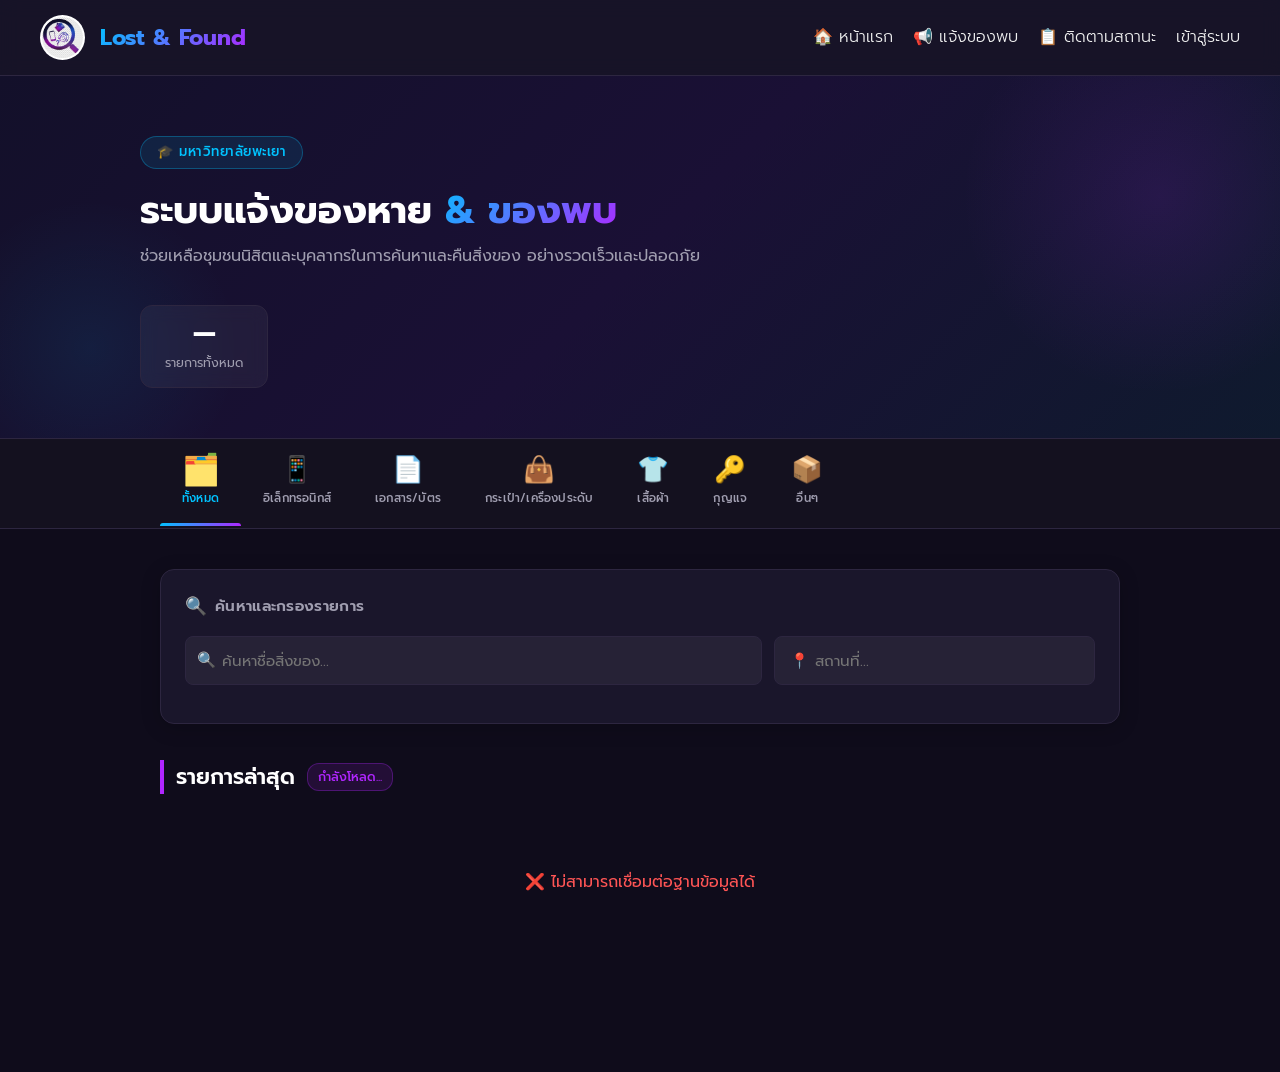
==== commit 4b74c816: "Fix UI bugs: remove Claimed section, fix report success alert to use modal, update realtime tracking" ====
--- a/index.html
+++ b/index.html
@@ -57,15 +57,65 @@
                     <span class="stat-num" id="stat-total">—</span>
                     <span class="stat-label">รายการทั้งหมด</span>
                 </div>
-                <div class="stat-pill stat-found">
-                    <span class="stat-num" id="stat-found">—</span>
-                    <span class="stat-label">สิ่งของที่พบ</span>
-                </div>
+
             </div>
         </div>
     </div>
 
+    <!-- ===== CATEGORY SHOWCASE ===== -->
+    <div class="category-showcase">
+        <div class="cat-showcase-inner">
+            <button class="cat-showcase-btn active" onclick="filterCategory('all', this)" data-cat="all">
+                <span class="cat-showcase-icon">🗂️</span>
+                <span class="cat-showcase-label">ทั้งหมด</span>
+            </button>
+            <button class="cat-showcase-btn" onclick="filterCategory('electronics', this)" data-cat="electronics">
+                <span class="cat-showcase-icon">📱</span>
+                <span class="cat-showcase-label">อิเล็กทรอนิกส์</span>
+            </button>
+            <button class="cat-showcase-btn" onclick="filterCategory('documents', this)" data-cat="documents">
+                <span class="cat-showcase-icon">📄</span>
+                <span class="cat-showcase-label">เอกสาร/บัตร</span>
+            </button>
+            <button class="cat-showcase-btn" onclick="filterCategory('accessories', this)" data-cat="accessories">
+                <span class="cat-showcase-icon">👜</span>
+                <span class="cat-showcase-label">กระเป๋า/เครื่องประดับ</span>
+            </button>
+            <button class="cat-showcase-btn" onclick="filterCategory('clothing', this)" data-cat="clothing">
+                <span class="cat-showcase-icon">👕</span>
+                <span class="cat-showcase-label">เสื้อผ้า</span>
+            </button>
+            <button class="cat-showcase-btn" onclick="filterCategory('keys', this)" data-cat="keys">
+                <span class="cat-showcase-icon">🔑</span>
+                <span class="cat-showcase-label">กุญแจ</span>
+            </button>
+            <button class="cat-showcase-btn" onclick="filterCategory('others', this)" data-cat="others">
+                <span class="cat-showcase-icon">📦</span>
+                <span class="cat-showcase-label">อื่นๆ</span>
+            </button>
+        </div>
+    </div>
+
     <div class="container">
+
+        <!-- ===== SEARCH & FILTER PANEL ===== -->
+        <div class="filter-panel">
+            <div class="filter-header">
+                <span class="filter-icon">🔍</span>
+                <span class="filter-title">ค้นหาและกรองรายการ</span>
+            </div>
+            <div class="search-row">
+                <div class="search-input-wrapper">
+                    <span class="search-icon-inner">🔍</span>
+                    <input type="text" id="search-text" class="search-input-main" placeholder="ค้นหาชื่อสิ่งของ..."
+                        oninput="applyFilters()">
+                </div>
+                <input type="text" id="search-location" class="filter-input" placeholder="📍 สถานที่..."
+                    oninput="applyFilters()">
+                <input type="hidden" id="search-category" value="all">
+            </div>
+
+        </div>
 
         <!-- ===== FEED SECTION ===== -->
         <div class="section-header">
@@ -106,6 +156,7 @@
                 </div>
             </div>
         </div>
+
 
         <!-- ===== MODAL รายละเอียด ===== -->
         <div id="itemModal" class="modal">
--- a/css/index.css
+++ b/css/index.css
@@ -1,6 +1,8 @@
 /* ==========================================
    Index Page Styles — Lost & Found (Redesigned)
    ========================================== */
+
+
 
 /* ===== HERO SECTION ===== */
 .hero-section {
@@ -115,6 +117,86 @@
 /* ===== CONTAINER ===== */
 .container { max-width: 1000px; margin: 0 auto; padding: 40px 20px 60px; }
 
+/* ===== CATEGORY SHOWCASE ===== */
+.category-showcase {
+    background: rgba(255,255,255,0.02);
+    border-bottom: 1px solid var(--border-color);
+    padding: 0;
+    overflow-x: auto;
+    scrollbar-width: none;
+}
+
+.category-showcase::-webkit-scrollbar { display: none; }
+
+.cat-showcase-inner {
+    display: flex;
+    gap: 0;
+    max-width: 1000px;
+    margin: 0 auto;
+    padding: 0 20px;
+}
+
+.cat-showcase-btn {
+    display: flex;
+    flex-direction: column;
+    align-items: center;
+    gap: 6px;
+    padding: 18px 22px;
+    background: transparent;
+    border: none;
+    border-bottom: 3px solid transparent;
+    cursor: pointer;
+    transition: all 0.25s ease;
+    font-family: 'Prompt', sans-serif;
+    white-space: nowrap;
+    flex-shrink: 0;
+    position: relative;
+}
+
+.cat-showcase-btn::after {
+    content: '';
+    position: absolute;
+    bottom: -1px;
+    left: 0; right: 0;
+    height: 3px;
+    background: var(--primary-gradient);
+    transform: scaleX(0);
+    transition: transform 0.25s ease;
+    border-radius: 3px 3px 0 0;
+}
+
+.cat-showcase-btn:hover::after,
+.cat-showcase-btn.active::after { transform: scaleX(1); }
+
+.cat-showcase-btn:hover .cat-showcase-icon,
+.cat-showcase-btn.active .cat-showcase-icon {
+    transform: scale(1.2);
+}
+
+.cat-showcase-btn:hover .cat-showcase-label,
+.cat-showcase-btn.active .cat-showcase-label {
+    color: #00c3ff;
+}
+
+.cat-showcase-btn.active {
+    border-bottom-color: transparent;
+}
+
+.cat-showcase-icon {
+    font-size: 1.6rem;
+    transition: transform 0.25s ease;
+    display: block;
+    line-height: 1;
+}
+
+.cat-showcase-label {
+    font-size: 0.72rem;
+    color: var(--text-muted);
+    font-weight: 500;
+    transition: color 0.25s ease;
+    letter-spacing: 0.2px;
+}
+
 /* ===== FILTER PANEL ===== */
 .filter-panel {
     background: var(--card-bg);
@@ -134,6 +216,33 @@
 
 .filter-icon { font-size: 1.1rem; }
 .filter-title { font-size: 0.95rem; font-weight: 600; color: var(--text-muted); letter-spacing: 0.3px; }
+
+.filter-bottom-row {
+    display: flex;
+    align-items: center;
+    justify-content: space-between;
+    gap: 12px;
+    flex-wrap: wrap;
+}
+
+.clear-filter-btn {
+    background: rgba(255,255,255,0.04);
+    border: 1px solid var(--border-color);
+    color: var(--text-muted);
+    padding: 7px 14px;
+    border-radius: 20px;
+    cursor: pointer;
+    font-size: 0.8rem;
+    font-family: 'Prompt', sans-serif;
+    transition: all 0.2s ease;
+    white-space: nowrap;
+}
+
+.clear-filter-btn:hover {
+    border-color: #ff4757;
+    color: #ff4757;
+    background: rgba(255,71,87,0.08);
+}
 
 .search-row {
     display: flex;
